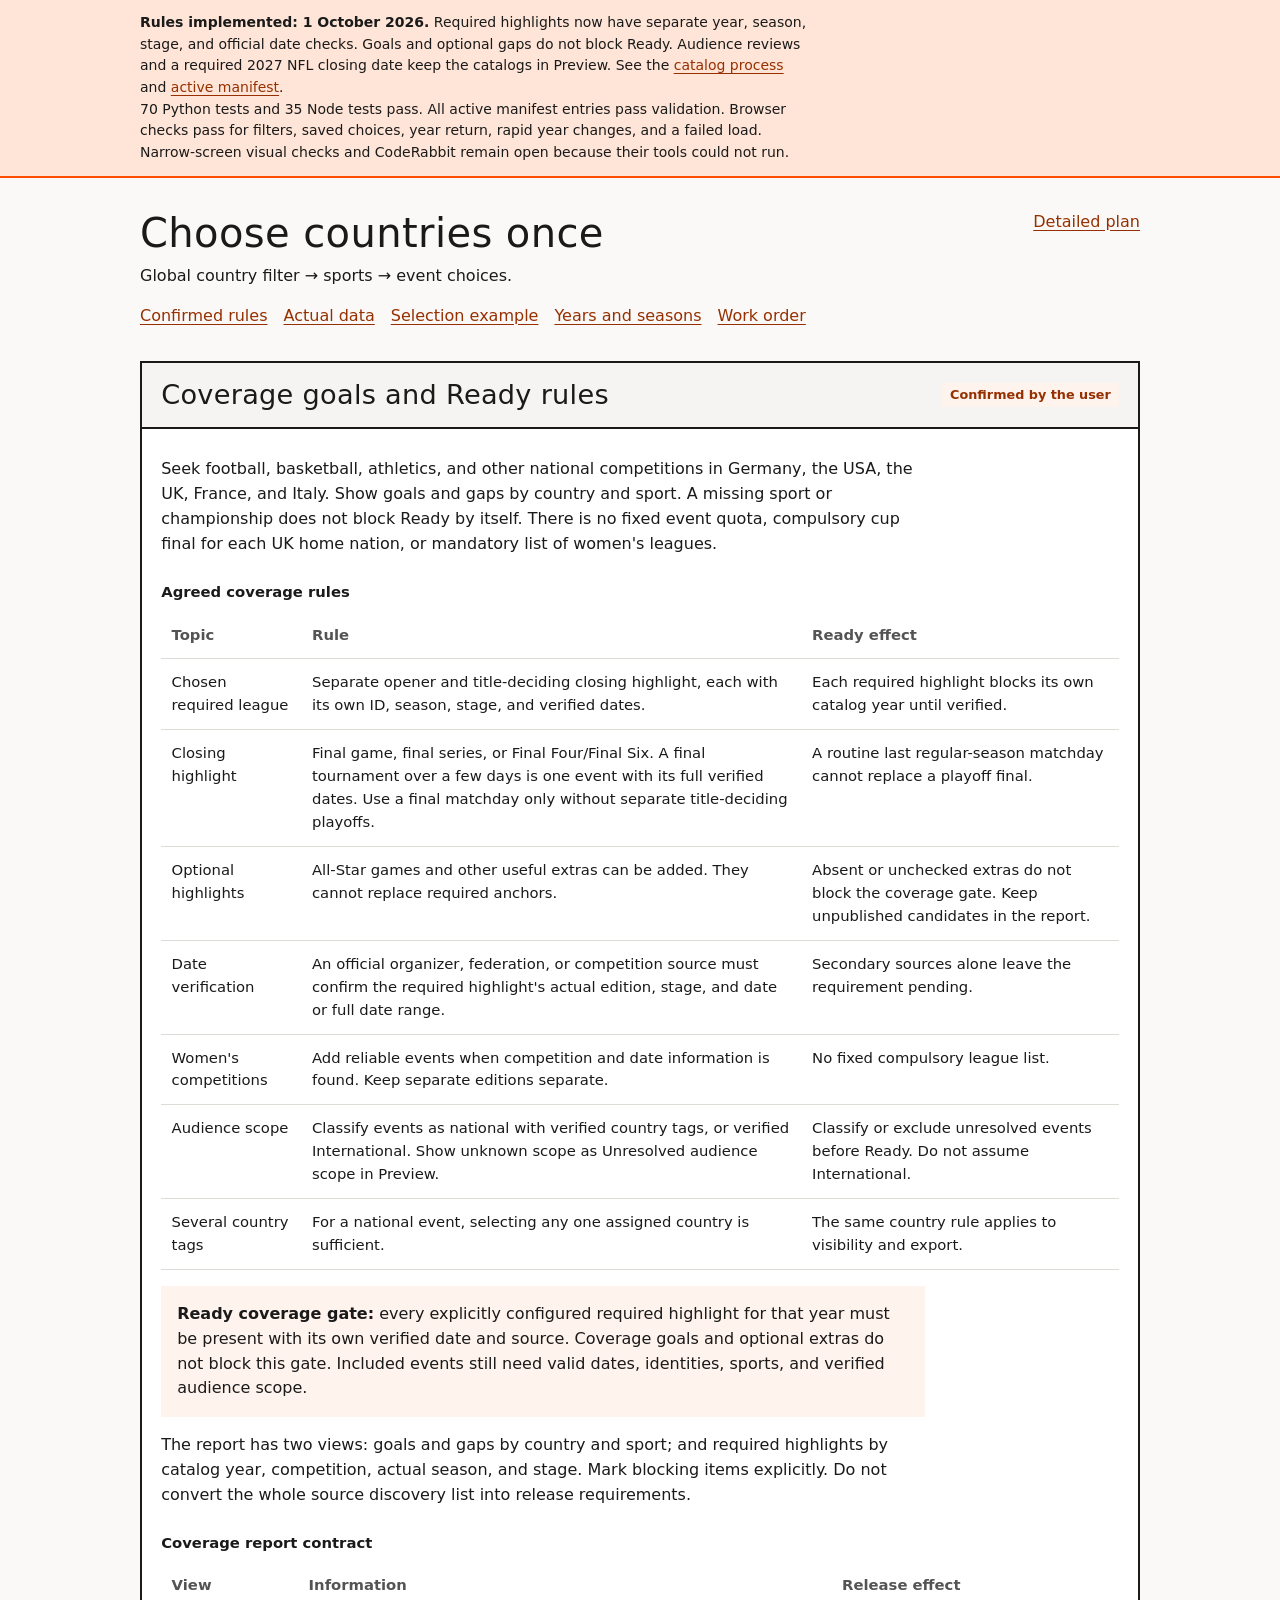
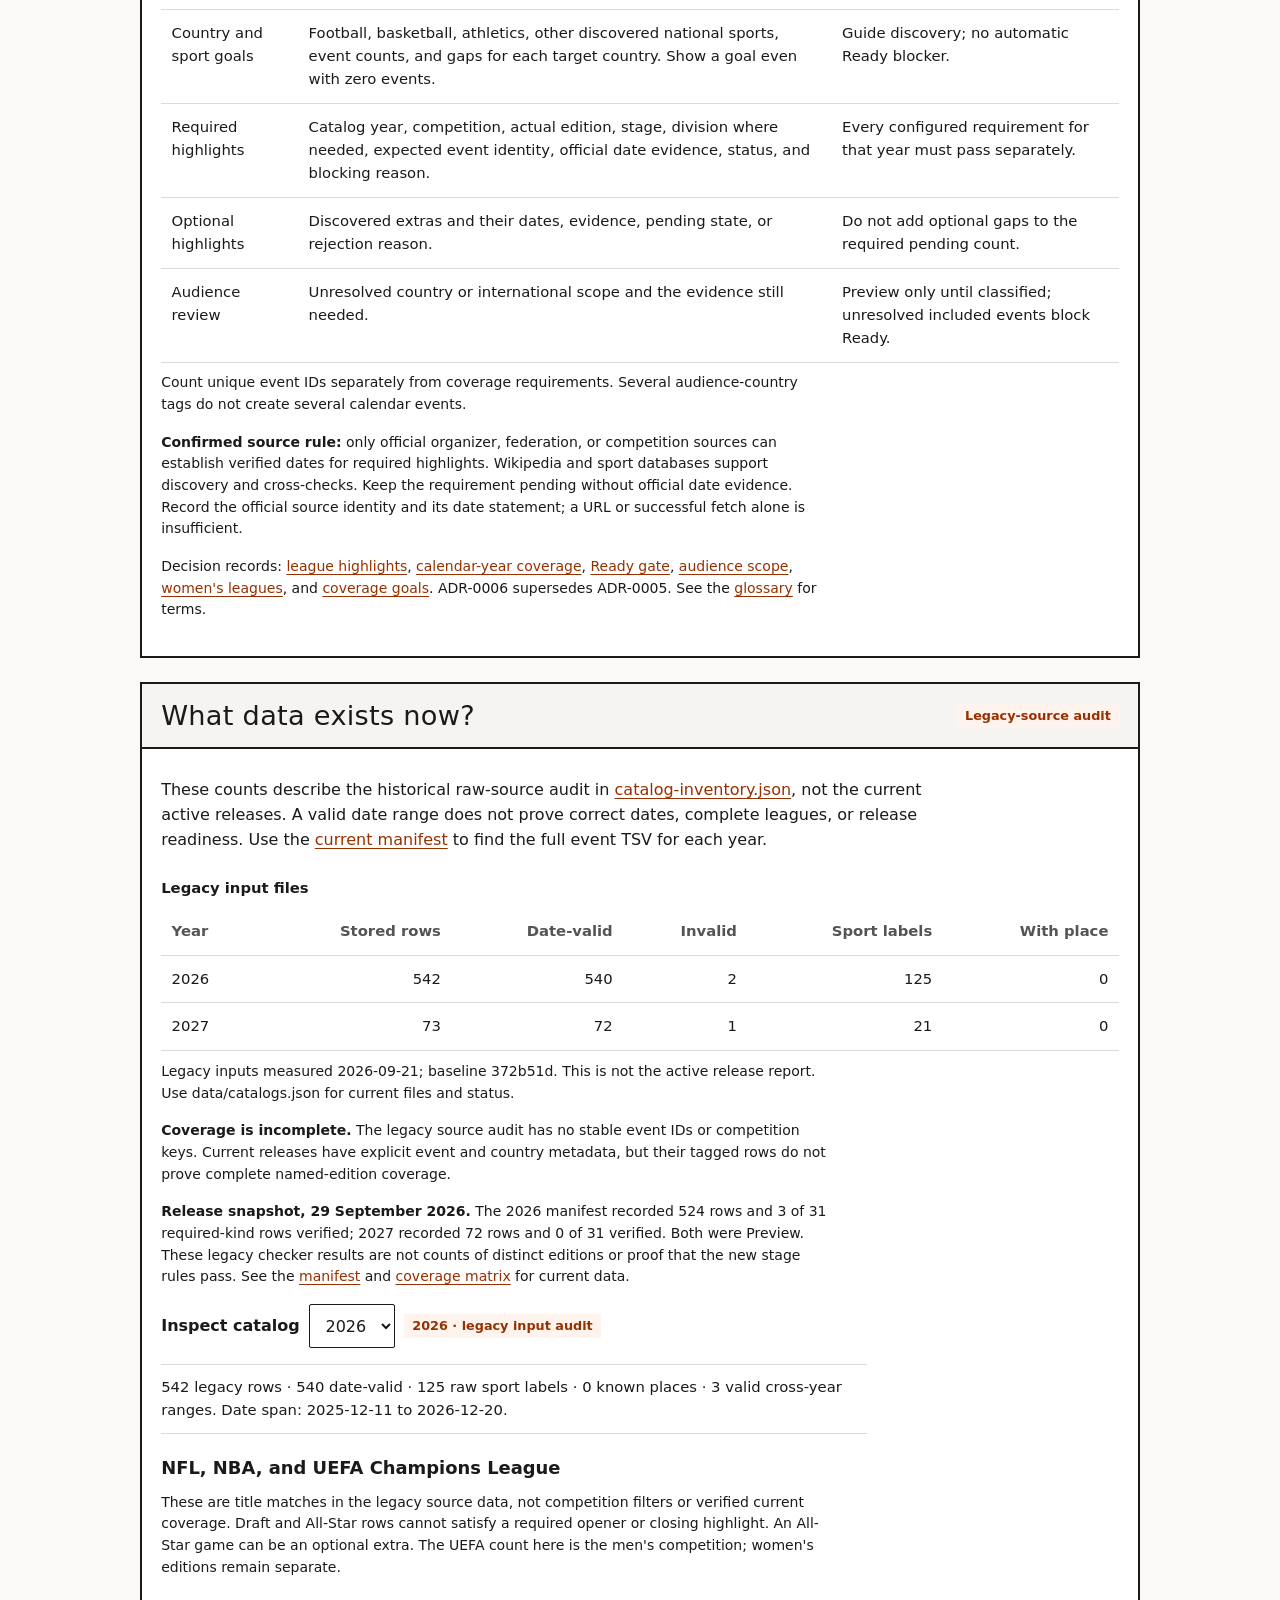
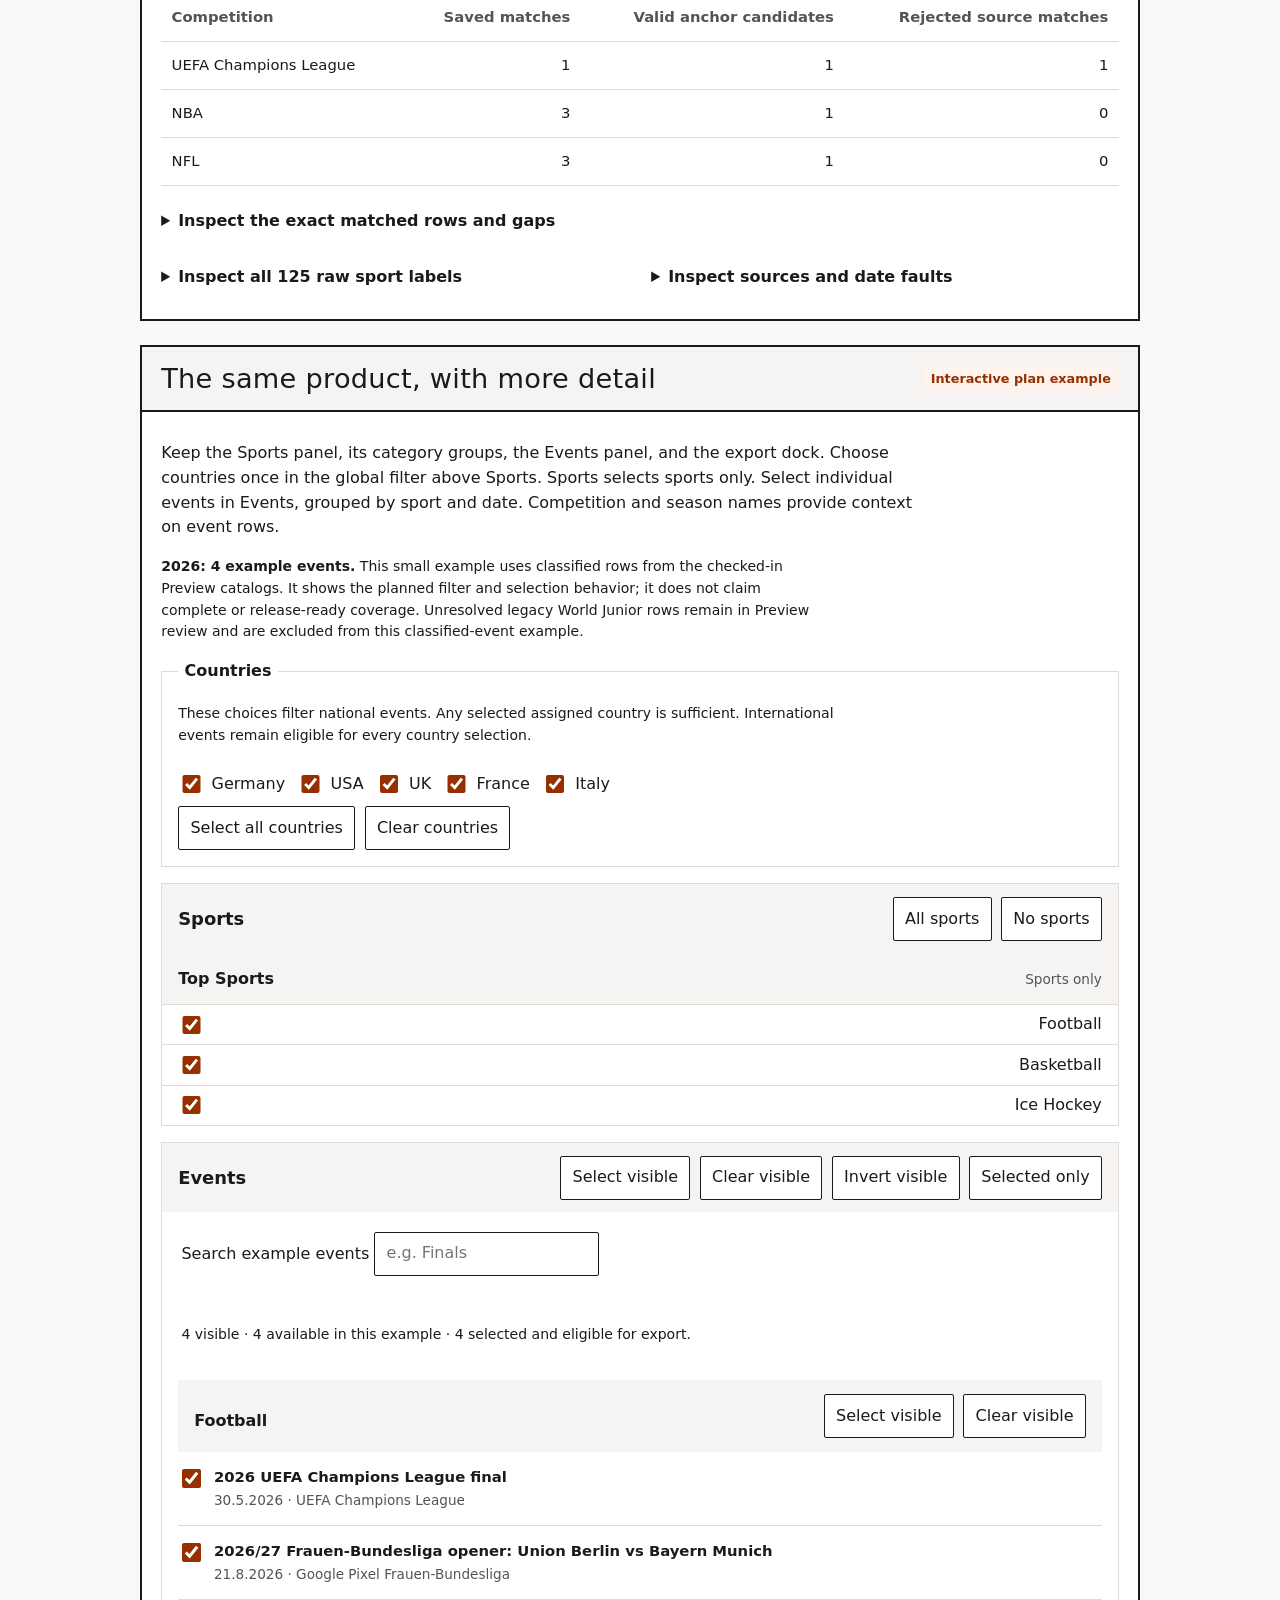
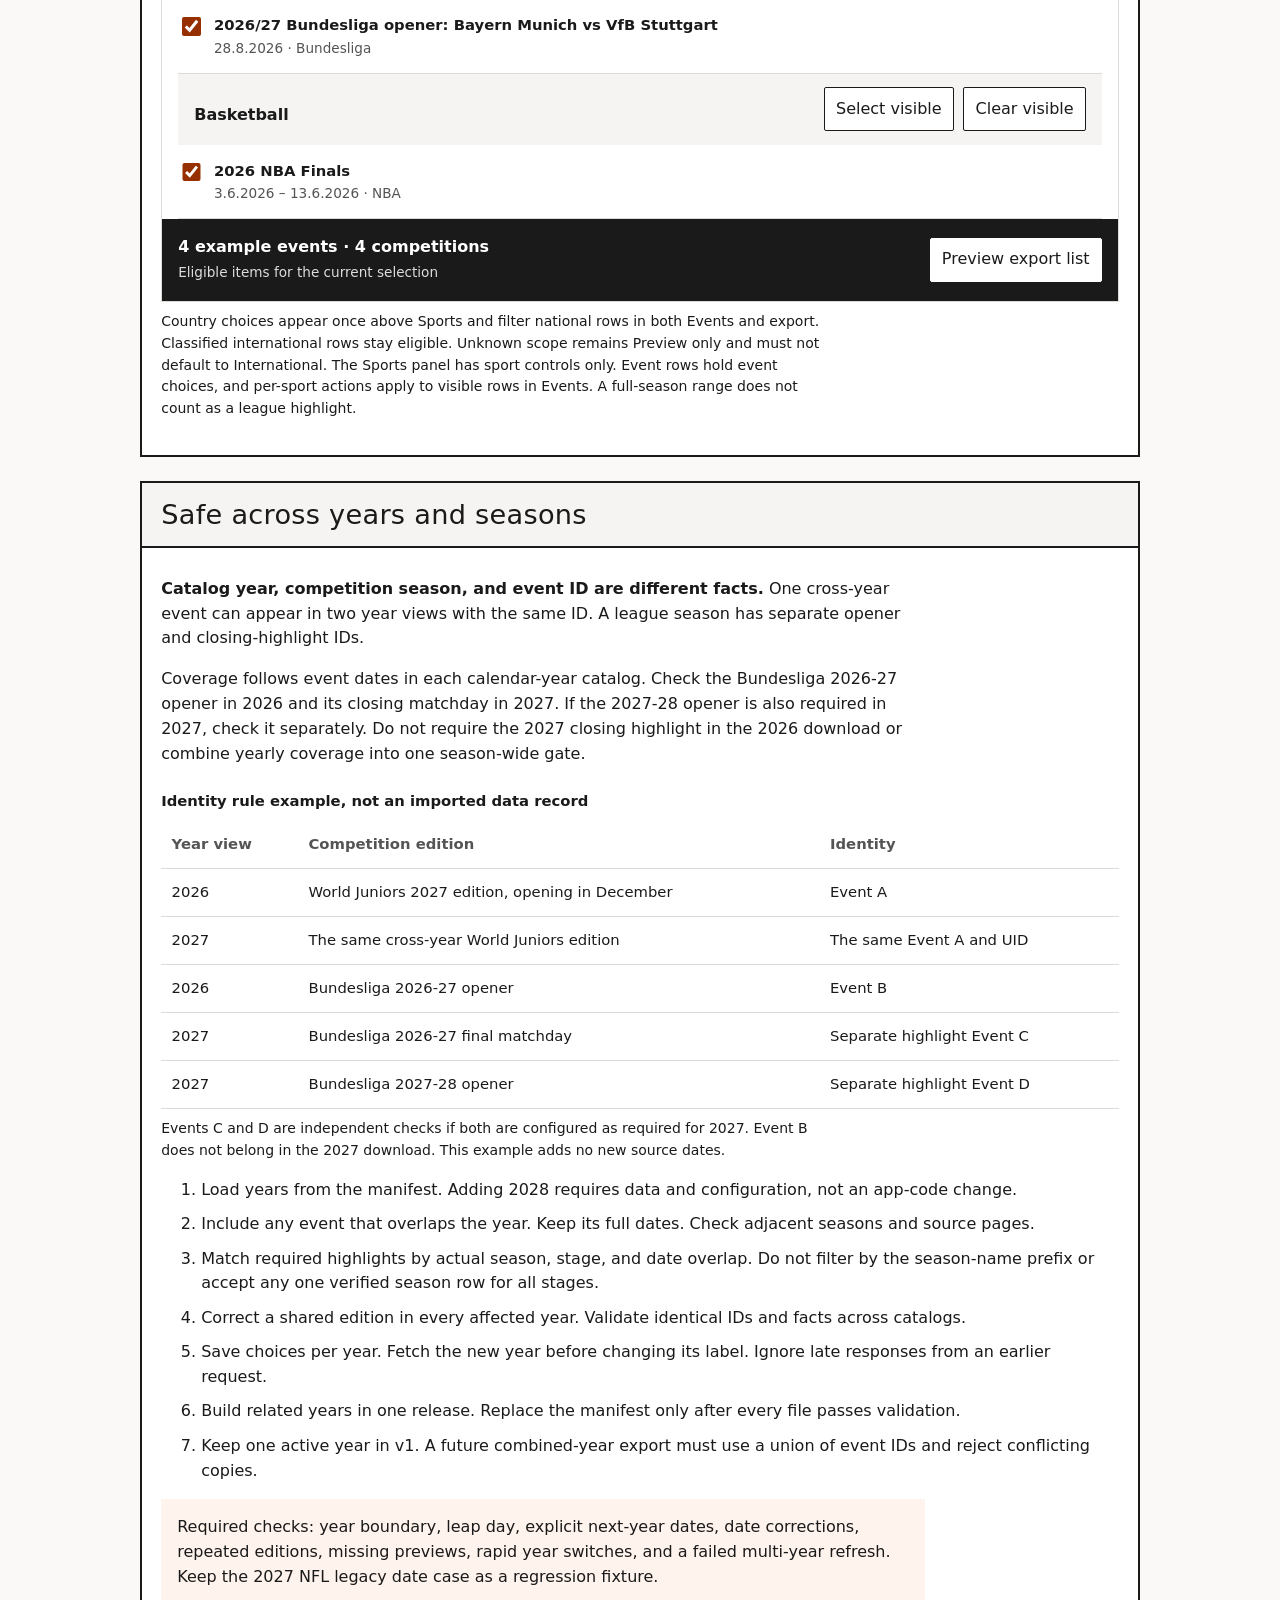
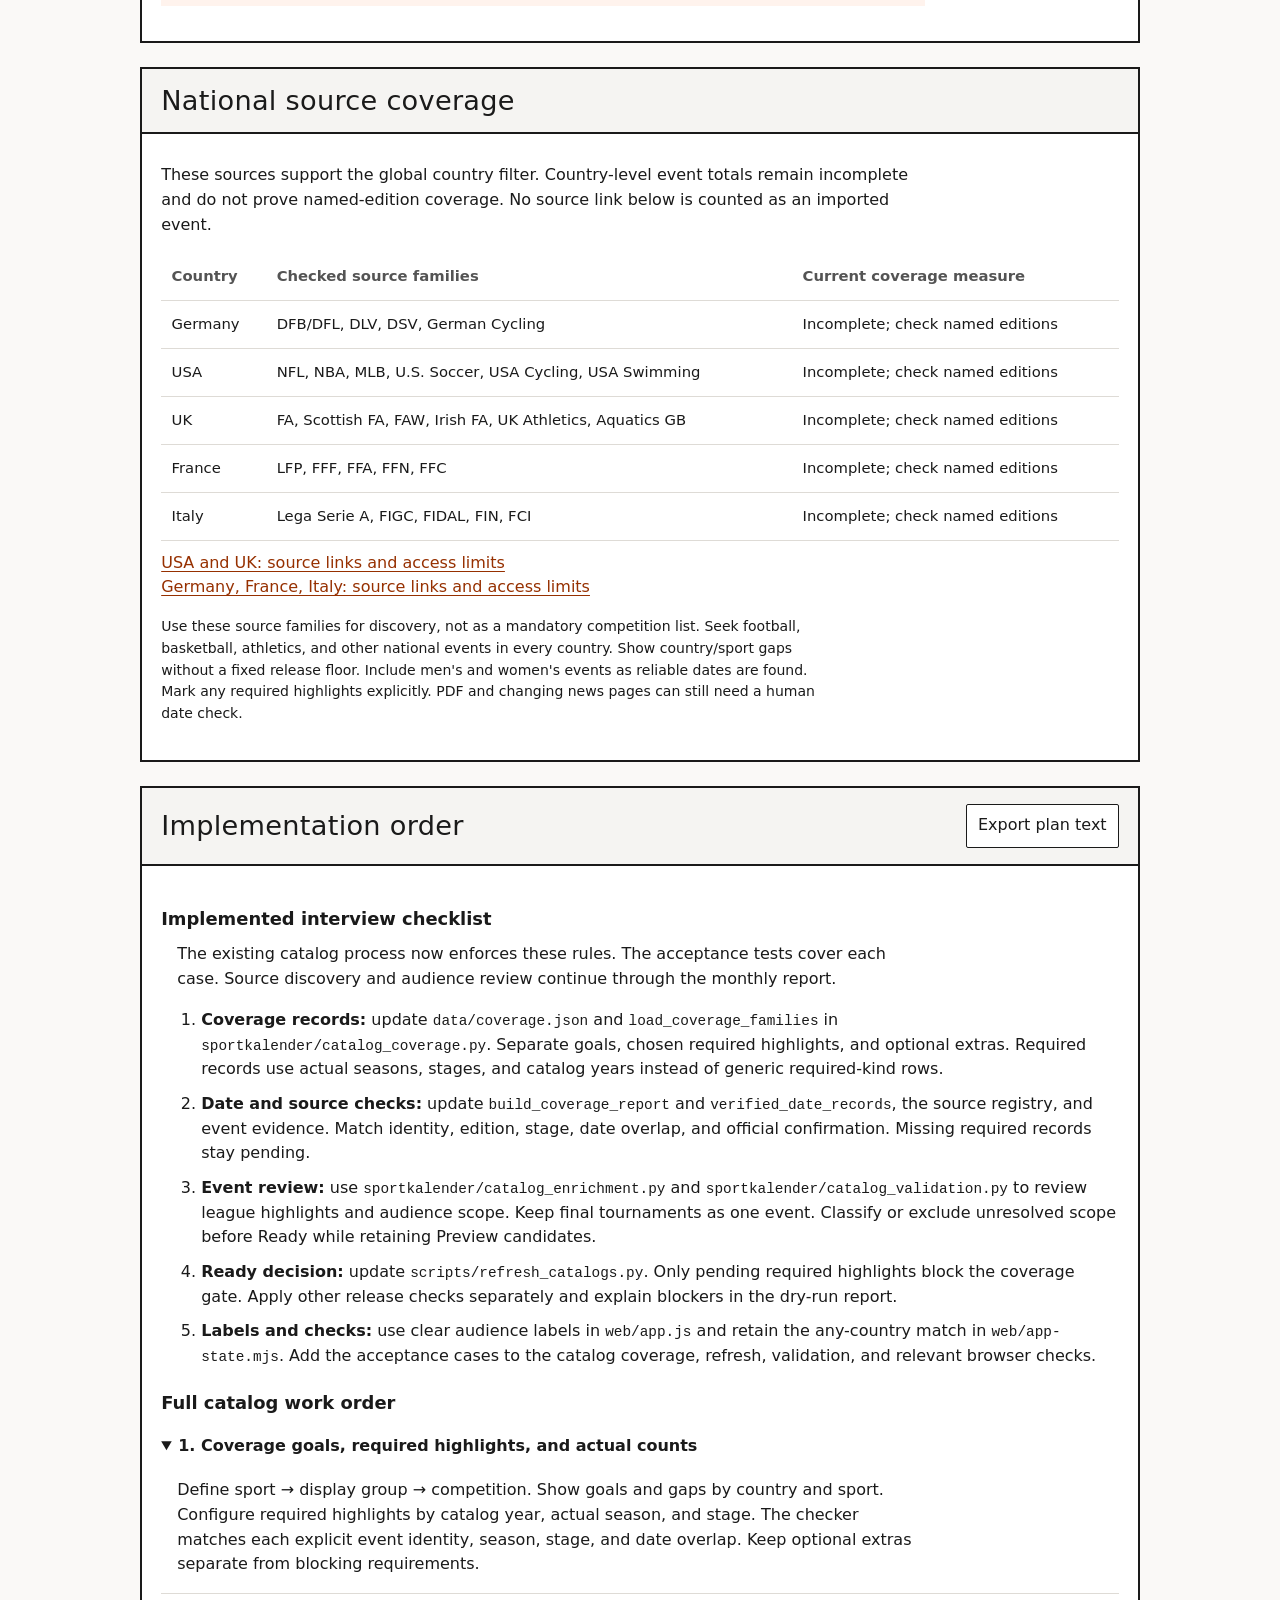
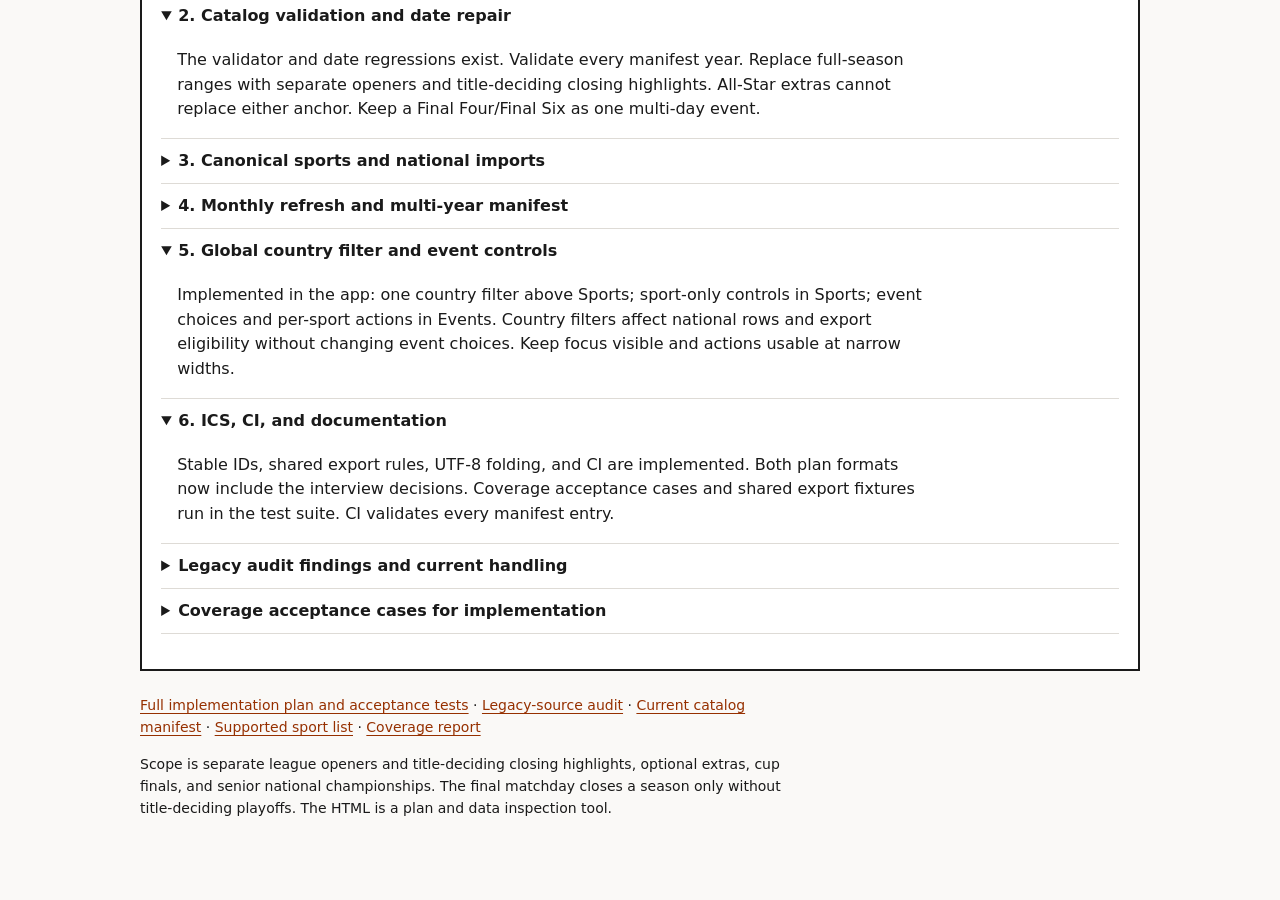
==== docs/national-catalog-plan.html @ 6d0e1e53 "feat(catalog): expand national event catalogs - Add reviewed competition data and immutable releases" ====
<!doctype html>
<html lang="en">
<head>
<meta charset="utf-8"><meta name="viewport" content="width=device-width,initial-scale=1">
<link rel="icon" href="data:,"><title>Sportkalender | Sport-first catalog plan</title>
<style>
:root{color-scheme:light;--bg:#faf9f7;--surface:#fff;--raised:#f5f4f2;--ink:#1a1a1a;--muted:#545454;--accent:#ff4d00;--accent-ink:#963000;--tint:#fff3ed;--line:#dedbd6;--error:#9e2020;--ok:#24613c}
*{box-sizing:border-box}body{margin:0;font:1rem/1.55 system-ui,sans-serif;background:var(--bg);color:var(--ink)}a{color:var(--accent-ink);text-underline-offset:.2em}p{max-width:75ch;margin:.6rem 0 1rem}button,input,select{font:inherit}button,select,input[type=search]{border:1px solid var(--ink);border-radius:2px;min-height:44px;background:white;color:var(--ink);padding:.45rem .7rem}button,summary{cursor:pointer}button:hover{background:var(--tint)}button:disabled{cursor:default;color:var(--muted);border-color:var(--line)}input[type=checkbox]{width:1.15rem;height:1.15rem;accent-color:var(--accent-ink);flex-shrink:0}button[aria-pressed=true]{background:var(--ink);color:white}:focus-visible{outline:3px solid var(--accent-ink);outline-offset:3px}summary{min-height:44px;padding:.6rem 0;font-weight:650}summary:hover{color:var(--accent-ink)}[hidden]{display:none!important}
.skip{position:absolute;top:-100px;left:1rem;z-index:2;background:white;padding:1rem}.skip:focus{top:1rem}.notice{background:#ffe5d7;border-bottom:2px solid var(--accent);padding:.75rem max(1rem,calc((100vw - 1000px)/2));font-size:.875rem}.notice p{margin:0}.app{max-width:1064px;margin:auto;padding:2rem 2rem 4rem}.top{display:flex;justify-content:space-between;align-items:start;gap:1.5rem;flex-wrap:wrap;margin-bottom:1.6rem}.top p{margin:.5rem 0}h1,h2{font-family:Impact,'Arial Narrow',system-ui,sans-serif;font-weight:400;line-height:1.15;letter-spacing:.01em}h1{font-size:2.5rem;margin:0}h2{font-size:1.7rem;margin:0}h3{font-size:1.12rem;margin:1.25rem 0 .5rem}nav{display:flex;flex-wrap:wrap;gap:1rem}nav a{padding:.45rem 0}.panel{border:2px solid var(--ink);background:var(--surface);margin-bottom:1.5rem;scroll-margin-top:1rem}.panel-head{padding:1rem 1.2rem;border-bottom:2px solid var(--ink);background:var(--raised);display:flex;flex-wrap:wrap;align-items:center;justify-content:space-between;gap:1rem}.body{padding:1.2rem}.muted,small{color:var(--muted)}small{font-size:.85rem}.pill{display:inline-block;background:var(--tint);color:var(--accent-ink);padding:.15rem .5rem;font-size:.8rem;font-weight:650}.error{color:var(--error)}.good{color:var(--ok)}.controls,.actions{display:flex;align-items:center;flex-wrap:wrap;gap:.6rem}.controls label{font-weight:600}.table-wrap{overflow:auto}table{width:100%;border-collapse:collapse;text-align:left;font-size:.925rem}th,td{padding:.75rem .65rem;border-bottom:1px solid var(--line);vertical-align:top}th{font-weight:650;color:var(--muted)}td.num,th.num{font-variant-numeric:tabular-nums;text-align:right}caption{text-align:left;font-weight:650;padding:.5rem 0}.summary-line{margin:1rem 0;padding:.7rem 0;border-block:1px solid var(--line);font-size:.925rem}.pair{display:grid;grid-template-columns:1fr 1fr;gap:1.4rem}.raw-scroll{max-height:22rem;overflow:auto}.raw-scroll th{background:white;position:sticky;top:0}.empty{padding:.8rem;background:var(--raised)}.rules li{margin:.6rem 0}.callout{background:var(--tint);padding:1rem;margin:1rem 0}.callout p:last-child{margin-bottom:0}code{font-size:.9em;overflow-wrap:anywhere}pre{background:var(--ink);color:white;padding:1rem;white-space:pre-wrap;overflow-wrap:anywhere;font-size:.9rem}
.country-filter{margin:1rem 0;padding:.6rem 1rem 1rem;border:1px solid var(--line)}.country-filter legend{padding:0 .4rem;font-weight:650}.country-choices{display:flex;flex-wrap:wrap;gap:.25rem .75rem}.country-choice{display:flex;align-items:center;gap:.5rem;min-height:44px}.sketch{border:1px solid var(--line);margin-top:1rem}.sketch-head{padding:.8rem 1rem;background:var(--raised);display:flex;justify-content:space-between;align-items:center;flex-wrap:wrap;gap:.7rem}.sketch-head h3{margin:0}.sport{padding:.45rem 1rem;border-top:1px solid var(--line)}.sport-head{display:flex;gap:1rem;align-items:center;justify-content:space-between}.sport-head>label{font-weight:650;min-height:44px;display:flex;align-items:center;gap:.55rem}.sport details{margin-inline-start:1.7rem}.sport summary{font-size:.925rem}.league{display:flex;gap:.55rem;align-items:center;min-height:44px}.league .pill{margin-inline-start:auto}.event-group{margin:0 1rem}.event-group h4{margin:1rem 0 .3rem;font-size:1rem}.event{display:flex;gap:.65rem;padding:.85rem 0;border-bottom:1px solid var(--line);min-height:44px}.event strong{font-size:.925rem;font-weight:600}.event small{display:block}.event input{margin-top:.25rem}.dock{background:var(--ink);color:white;padding:1rem;display:flex;flex-wrap:wrap;align-items:center;justify-content:space-between;gap:1rem}.dock button{border-color:white}.dock small{color:#ddd}.note{font-size:.875rem}.steps details{border-bottom:1px solid var(--line)}.steps p{padding-inline-start:1rem}.export-list{margin:1rem}.flow-table code{font-size:.8rem}.foot{font-size:.875rem}.count{font-variant-numeric:tabular-nums}.filter-line{display:flex;align-items:center;gap:.75rem;flex-wrap:wrap}#raw-filter{max-width:100%;min-width:0}.row-details{margin:.8rem 0}.row-details ul{padding-inline-start:1.2rem}.row-details li{margin:.5rem 0}
@media(max-width:700px){.app{padding:1.25rem 1rem 3rem}.pair{grid-template-columns:1fr}.body{padding:1rem}.panel-head{padding:.85rem 1rem}.availability th,.availability td{padding:.55rem .3rem;font-size:.81rem}.top h1{font-size:2rem}}
@media(max-width:420px){.app{padding-inline:.65rem}.body,.panel-head{padding:.8rem}.availability .optional{display:none}.sport{padding-inline:.75rem}.sport details{margin-inline-start:.4rem}.sport-head{align-items:start;gap:.4rem}.actions button{font-size:.8rem}.event-group{margin-inline:.75rem}h2{font-size:1.5rem}th,td{padding:.55rem .3rem}.notice{padding:.65rem}.league{flex-wrap:wrap}.league .pill{margin-inline-start:1.7rem}}
@media print{nav,.actions,.controls,.filter-line,.skip,#export-plan{display:none}.app{max-width:none;padding:0}.panel{break-inside:avoid}.raw-scroll{max-height:none}.dock{background:white;color:black}.body{padding:1rem}body{font-size:10pt}}
</style></head><body>
<a class="skip" href="#main">Skip to plan</a>
<div class="notice"><p><strong>Rules implemented: 1 October 2026.</strong> Required highlights now have separate year, season, stage, and official date checks. Goals and optional gaps do not block Ready. Audience reviews and a required 2027 NFL closing date keep the catalogs in Preview. See the <a href="catalog-process.md">catalog process</a> and <a href="../data/catalogs.json">active manifest</a>.</p><p>70 Python tests and 35 Node tests pass. All active manifest entries pass validation. Browser checks pass for filters, saved choices, year return, rapid year changes, and a failed load. Narrow-screen visual checks and CodeRabbit remain open because their tools could not run.</p></div>
<main class="app" id="main">
<header class="top"><div><h1>Choose countries once</h1><p>Global country filter → sports → event choices.</p><nav aria-label="Plan sections"><a href="#coverage">Confirmed rules</a><a href="#availability">Actual data</a><a href="#structure">Selection example</a><a href="#multiyear">Years and seasons</a><a href="#work">Work order</a></nav></div><a href="national-catalog-plan.md">Detailed plan</a></header>
<section class="panel" id="coverage" aria-labelledby="coverage-title"><div class="panel-head"><h2 id="coverage-title">Coverage goals and Ready rules</h2><span class="pill">Confirmed by the user</span></div><div class="body">
<p>Seek football, basketball, athletics, and other national competitions in Germany, the USA, the UK, France, and Italy. Show goals and gaps by country and sport. A missing sport or championship does not block Ready by itself. There is no fixed event quota, compulsory cup final for each UK home nation, or mandatory list of women's leagues.</p>
<div class="table-wrap"><table><caption>Agreed coverage rules</caption><thead><tr><th>Topic</th><th>Rule</th><th>Ready effect</th></tr></thead><tbody>
<tr><td>Chosen required league</td><td>Separate opener and title-deciding closing highlight, each with its own ID, season, stage, and verified dates.</td><td>Each required highlight blocks its own catalog year until verified.</td></tr>
<tr><td>Closing highlight</td><td>Final game, final series, or Final Four/Final Six. A final tournament over a few days is one event with its full verified dates. Use a final matchday only without separate title-deciding playoffs.</td><td>A routine last regular-season matchday cannot replace a playoff final.</td></tr>
<tr><td>Optional highlights</td><td>All-Star games and other useful extras can be added. They cannot replace required anchors.</td><td>Absent or unchecked extras do not block the coverage gate. Keep unpublished candidates in the report.</td></tr>
<tr><td>Date verification</td><td>An official organizer, federation, or competition source must confirm the required highlight's actual edition, stage, and date or full date range.</td><td>Secondary sources alone leave the requirement pending.</td></tr>
<tr><td>Women's competitions</td><td>Add reliable events when competition and date information is found. Keep separate editions separate.</td><td>No fixed compulsory league list.</td></tr>
<tr><td>Audience scope</td><td>Classify events as national with verified country tags, or verified International. Show unknown scope as Unresolved audience scope in Preview.</td><td>Classify or exclude unresolved events before Ready. Do not assume International.</td></tr>
<tr><td>Several country tags</td><td>For a national event, selecting any one assigned country is sufficient.</td><td>The same country rule applies to visibility and export.</td></tr>
</tbody></table></div>
<p class="callout"><strong>Ready coverage gate:</strong> every explicitly configured required highlight for that year must be present with its own verified date and source. Coverage goals and optional extras do not block this gate. Included events still need valid dates, identities, sports, and verified audience scope.</p>
<p>The report has two views: goals and gaps by country and sport; and required highlights by catalog year, competition, actual season, and stage. Mark blocking items explicitly. Do not convert the whole source discovery list into release requirements.</p>
<div class="table-wrap"><table><caption>Coverage report contract</caption><thead><tr><th>View</th><th>Information</th><th>Release effect</th></tr></thead><tbody>
<tr><td>Country and sport goals</td><td>Football, basketball, athletics, other discovered national sports, event counts, and gaps for each target country. Show a goal even with zero events.</td><td>Guide discovery; no automatic Ready blocker.</td></tr>
<tr><td>Required highlights</td><td>Catalog year, competition, actual edition, stage, division where needed, expected event identity, official date evidence, status, and blocking reason.</td><td>Every configured requirement for that year must pass separately.</td></tr>
<tr><td>Optional highlights</td><td>Discovered extras and their dates, evidence, pending state, or rejection reason.</td><td>Do not add optional gaps to the required pending count.</td></tr>
<tr><td>Audience review</td><td>Unresolved country or international scope and the evidence still needed.</td><td>Preview only until classified; unresolved included events block Ready.</td></tr>
</tbody></table></div>
<p class="note">Count unique event IDs separately from coverage requirements. Several audience-country tags do not create several calendar events.</p>
<p class="note"><strong>Confirmed source rule:</strong> only official organizer, federation, or competition sources can establish verified dates for required highlights. Wikipedia and sport databases support discovery and cross-checks. Keep the requirement pending without official date evidence. Record the official source identity and its date statement; a URL or successful fetch alone is insufficient.</p>
<p class="note">Decision records: <a href="adr/0001-league-seasons-use-separate-highlights.md">league highlights</a>, <a href="adr/0002-assess-coverage-per-catalog-year.md">calendar-year coverage</a>, <a href="adr/0003-gate-ready-on-required-highlights.md">Ready gate</a>, <a href="adr/0004-require-audience-scope-for-ready.md">audience scope</a>, <a href="adr/0006-discover-womens-leagues-without-a-mandatory-list.md">women's leagues</a>, and <a href="adr/0007-use-coverage-goals-not-a-fixed-country-floor.md">coverage goals</a>. ADR-0006 supersedes ADR-0005. See the <a href="../CONTEXT.md">glossary</a> for terms.</p>
</div></section>
<section class="panel" id="availability" aria-labelledby="availability-title">
<div class="panel-head"><h2 id="availability-title">What data exists now?</h2><span class="pill">Legacy-source audit</span></div>
<div class="body"><p>These counts describe the historical raw-source audit in <a href="catalog-inventory.json">catalog-inventory.json</a>, not the current active releases. A valid date range does not prove correct dates, complete leagues, or release readiness. Use the <a href="../data/catalogs.json">current manifest</a> to find the full event TSV for each year.</p>
<div class="table-wrap"><table class="availability"><caption>Legacy input files</caption><thead><tr><th>Year</th><th class="num">Stored rows</th><th class="num">Date-valid</th><th class="num">Invalid</th><th class="num optional">Sport labels</th><th class="num optional">With place</th></tr></thead><tbody id="year-totals"></tbody></table></div>
<p class="note" id="measurement"></p><p class="note"><strong>Coverage is incomplete.</strong> The legacy source audit has no stable event IDs or competition keys. Current releases have explicit event and country metadata, but their tagged rows do not prove complete named-edition coverage.</p>
<p class="note"><strong>Release snapshot, 29 September 2026.</strong> The 2026 manifest recorded 524 rows and 3 of 31 required-kind rows verified; 2027 recorded 72 rows and 0 of 31 verified. Both were Preview. These legacy checker results are not counts of distinct editions or proof that the new stage rules pass. See the <a href="../data/catalogs.json">manifest</a> and <a href="../data/coverage.json">coverage matrix</a> for current data.</p>
<div class="controls"><label for="catalog-year">Inspect catalog</label><select id="catalog-year"></select><span id="year-status" class="pill"></span></div>
<p class="summary-line" id="year-summary"></p>
<h3>NFL, NBA, and UEFA Champions League</h3><p class="note">These are title matches in the legacy source data, not competition filters or verified current coverage. Draft and All-Star rows cannot satisfy a required opener or closing highlight. An All-Star game can be an optional extra. The UEFA count here is the men's competition; women's editions remain separate.</p>
<div class="table-wrap"><table><thead><tr><th>Competition</th><th class="num">Saved matches</th><th class="num">Valid anchor candidates</th><th class="num">Rejected source matches</th></tr></thead><tbody id="league-counts"></tbody></table></div>
<details class="row-details"><summary>Inspect the exact matched rows and gaps</summary><div id="league-evidence"></div></details>
<div class="pair"><details><summary id="raw-summary">Inspect sport counts</summary><div class="filter-line"><label for="raw-filter">Find sport label</label><input id="raw-filter" type="search" placeholder="e.g. Basketball"></div><p class="note">Labels are exactly as stored. Case variants are separate here. The new data build will give them one canonical sport key.</p><div class="raw-scroll"><table><thead><tr><th>Raw sport label</th><th class="num">Stored rows</th></tr></thead><tbody id="raw-sports"></tbody></table></div><p id="raw-status" role="status"></p></details>
<details><summary>Inspect sources and date faults</summary><div id="source-counts"></div><h3>Invalid ranges</h3><ul id="invalid-ranges"></ul><h3>Valid ranges across years</h3><ul id="cross-year-ranges"></ul></details></div>
</div></section>
<section class="panel" id="structure" aria-labelledby="structure-title">
<div class="panel-head"><h2 id="structure-title">The same product, with more detail</h2><span class="pill">Interactive plan example</span></div>
<div class="body"><p>Keep the Sports panel, its category groups, the Events panel, and the export dock. Choose countries once in the global filter above Sports. Sports selects sports only. Select individual events in Events, grouped by sport and date. Competition and season names provide context on event rows.</p>
<p class="note"><strong id="sample-description"></strong> This small example uses classified rows from the checked-in Preview catalogs. It shows the planned filter and selection behavior; it does not claim complete or release-ready coverage. Unresolved legacy World Junior rows remain in Preview review and are excluded from this classified-event example.</p>
<fieldset class="country-filter"><legend>Countries</legend><p class="note" id="country-help">These choices filter national events. Any selected assigned country is sufficient. International events remain eligible for every country selection.</p><div id="demo-countries" class="country-choices" aria-describedby="country-help"></div><div class="actions"><button type="button" id="countries-all">Select all countries</button><button type="button" id="countries-none">Clear countries</button></div></fieldset><div class="sketch"><div class="sketch-head"><h3>Sports</h3><div class="actions"><button type="button" id="sports-all">All sports</button><button type="button" id="sports-none">No sports</button></div></div><div class="sketch-head"><strong>Top Sports</strong><small>Sports only</small></div><div id="demo-sports"></div></div>
<div class="sketch"><div class="sketch-head"><h3>Events</h3><div class="actions"><button type="button" id="select-visible">Select visible</button><button type="button" id="clear-visible">Clear visible</button><button type="button" id="invert-visible">Invert visible</button><button type="button" id="selected-only" aria-pressed="false">Selected only</button></div></div><div class="body"><label for="event-query">Search example events</label> <input id="event-query" type="search" placeholder="e.g. Finals"></div><p class="body note" id="demo-status" role="status"></p><div id="demo-events"></div><div class="dock"><div><strong id="export-count"></strong><br><small>Eligible items for the current selection</small></div><button type="button" id="preview-export" aria-expanded="false">Preview export list</button></div><div id="export-list" class="export-list" hidden></div></div>
<p class="note">Country choices appear once above Sports and filter national rows in both Events and export. Classified international rows stay eligible. Unknown scope remains Preview only and must not default to International. The Sports panel has sport controls only. Event rows hold event choices, and per-sport actions apply to visible rows in Events. A full-season range does not count as a league highlight.</p>
</div></section>
<section class="panel" id="multiyear" aria-labelledby="multiyear-title"><div class="panel-head"><h2 id="multiyear-title">Safe across years and seasons</h2></div><div class="body">
<p><strong>Catalog year, competition season, and event ID are different facts.</strong> One cross-year event can appear in two year views with the same ID. A league season has separate opener and closing-highlight IDs.</p>
<p>Coverage follows event dates in each calendar-year catalog. Check the Bundesliga 2026-27 opener in 2026 and its closing matchday in 2027. If the 2027-28 opener is also required in 2027, check it separately. Do not require the 2027 closing highlight in the 2026 download or combine yearly coverage into one season-wide gate.</p>
<div class="table-wrap"><table class="flow-table"><caption>Identity rule example, not an imported data record</caption><thead><tr><th>Year view</th><th>Competition edition</th><th>Identity</th></tr></thead><tbody><tr><td>2026</td><td>World Juniors 2027 edition, opening in December</td><td>Event A</td></tr><tr><td>2027</td><td>The same cross-year World Juniors edition</td><td>The same Event A and UID</td></tr><tr><td>2026</td><td>Bundesliga 2026-27 opener</td><td>Event B</td></tr><tr><td>2027</td><td>Bundesliga 2026-27 final matchday</td><td>Separate highlight Event C</td></tr><tr><td>2027</td><td>Bundesliga 2027-28 opener</td><td>Separate highlight Event D</td></tr></tbody></table></div>
<p class="note">Events C and D are independent checks if both are configured as required for 2027. Event B does not belong in the 2027 download. This example adds no new source dates.</p>
<ol class="rules"><li>Load years from the manifest. Adding 2028 requires data and configuration, not an app-code change.</li><li>Include any event that overlaps the year. Keep its full dates. Check adjacent seasons and source pages.</li><li>Match required highlights by actual season, stage, and date overlap. Do not filter by the season-name prefix or accept any one verified season row for all stages.</li><li>Correct a shared edition in every affected year. Validate identical IDs and facts across catalogs.</li><li>Save choices per year. Fetch the new year before changing its label. Ignore late responses from an earlier request.</li><li>Build related years in one release. Replace the manifest only after every file passes validation.</li><li>Keep one active year in v1. A future combined-year export must use a union of event IDs and reject conflicting copies.</li></ol>
<p class="callout">Required checks: year boundary, leap day, explicit next-year dates, date corrections, repeated editions, missing previews, rapid year switches, and a failed multi-year refresh. Keep the 2027 NFL legacy date case as a regression fixture.</p>
</div></section>
<section class="panel" id="sources" aria-labelledby="sources-title"><div class="panel-head"><h2 id="sources-title">National source coverage</h2></div><div class="body"><p>These sources support the global country filter. Country-level event totals remain incomplete and do not prove named-edition coverage. No source link below is counted as an imported event.</p><div class="table-wrap"><table><thead><tr><th>Country</th><th>Checked source families</th><th>Current coverage measure</th></tr></thead><tbody>
<tr><td>Germany</td><td>DFB/DFL, DLV, DSV, German Cycling</td><td>Incomplete; check named editions</td></tr><tr><td>USA</td><td>NFL, NBA, MLB, U.S. Soccer, USA Cycling, USA Swimming</td><td>Incomplete; check named editions</td></tr><tr><td>UK</td><td>FA, Scottish FA, FAW, Irish FA, UK Athletics, Aquatics GB</td><td>Incomplete; check named editions</td></tr><tr><td>France</td><td>LFP, FFF, FFA, FFN, FFC</td><td>Incomplete; check named editions</td></tr><tr><td>Italy</td><td>Lega Serie A, FIGC, FIDAL, FIN, FCI</td><td>Incomplete; check named editions</td></tr></tbody></table></div>
<p><a href="sources-us-uk.md">USA and UK: source links and access limits</a><br><a href="sources-de-fr-it.md">Germany, France, Italy: source links and access limits</a></p><p class="note">Use these source families for discovery, not as a mandatory competition list. Seek football, basketball, athletics, and other national events in every country. Show country/sport gaps without a fixed release floor. Include men's and women's events as reliable dates are found. Mark any required highlights explicitly. PDF and changing news pages can still need a human date check.</p></div></section>
<section class="panel" id="work" aria-labelledby="work-title"><div class="panel-head"><h2 id="work-title">Implementation order</h2><button type="button" id="export-plan">Export plan text</button></div><div class="body steps">
<h3>Implemented interview checklist</h3>
<p>The existing catalog process now enforces these rules. The acceptance tests cover each case. Source discovery and audience review continue through the monthly report.</p>
<ol class="rules">
<li><strong>Coverage records:</strong> update <code>data/coverage.json</code> and <code>load_coverage_families</code> in <code>sportkalender/catalog_coverage.py</code>. Separate goals, chosen required highlights, and optional extras. Required records use actual seasons, stages, and catalog years instead of generic required-kind rows.</li>
<li><strong>Date and source checks:</strong> update <code>build_coverage_report</code> and <code>verified_date_records</code>, the source registry, and event evidence. Match identity, edition, stage, date overlap, and official confirmation. Missing required records stay pending.</li>
<li><strong>Event review:</strong> use <code>sportkalender/catalog_enrichment.py</code> and <code>sportkalender/catalog_validation.py</code> to review league highlights and audience scope. Keep final tournaments as one event. Classify or exclude unresolved scope before Ready while retaining Preview candidates.</li>
<li><strong>Ready decision:</strong> update <code>scripts/refresh_catalogs.py</code>. Only pending required highlights block the coverage gate. Apply other release checks separately and explain blockers in the dry-run report.</li>
<li><strong>Labels and checks:</strong> use clear audience labels in <code>web/app.js</code> and retain the any-country match in <code>web/app-state.mjs</code>. Add the acceptance cases to the catalog coverage, refresh, validation, and relevant browser checks.</li>
</ol>
<h3>Full catalog work order</h3>
<details open><summary>1. Coverage goals, required highlights, and actual counts</summary><p>Define sport → display group → competition. Show goals and gaps by country and sport. Configure required highlights by catalog year, actual season, and stage. The checker matches each explicit event identity, season, stage, and date overlap. Keep optional extras separate from blocking requirements.</p></details>
<details open><summary>2. Catalog validation and date repair</summary><p>The validator and date regressions exist. Validate every manifest year. Replace full-season ranges with separate openers and title-deciding closing highlights. All-Star extras cannot replace either anchor. Keep a Final Four/Final Six as one multi-day event.</p></details>
<details><summary>3. Canonical sports and national imports</summary><p>Use stable sport and competition keys. Read TSV fields by name. Merge edition identities and retain evidence. Add each country's national events. Verify country or international scope; classify or exclude unresolved events before Ready and retain them for Preview review.</p></details>
<details><summary>4. Monthly refresh and multi-year manifest</summary><p>The local refresh command checks configured sources and saved evidence. Dry runs check the complete release, including preserved year catalogs. Only required pending highlights block the coverage gate; optional extras and goal gaps do not. Required dates need matching official evidence. Reviewed sources need a new review when their saved content changes. The manifest changes last, after all reference checks.</p><pre><code>python scripts/refresh_catalogs.py --years 2026 2027</code></pre><p>The command does not commit, push, or deploy. Publishing the website remains a separate release action.</p></details>
<details open><summary>5. Global country filter and event controls</summary><p>Implemented in the app: one country filter above Sports; sport-only controls in Sports; event choices and per-sport actions in Events. Country filters affect national rows and export eligibility without changing event choices. Keep focus visible and actions usable at narrow widths.</p></details>
<details open><summary>6. ICS, CI, and documentation</summary><p>Stable IDs, shared export rules, UTF-8 folding, and CI are implemented. Both plan formats now include the interview decisions. Coverage acceptance cases and shared export fixtures run in the test suite. CI validates every manifest entry.</p></details>
<details><summary>Legacy audit findings and current handling</summary><ul><li>The historical input had rejected German dates and invalid cross-year ranges; validation now blocks invalid publication.</li><li>Sport aliases and the finite 34-sport registry plus Other Sports replace raw label filters.</li><li>The manifest, catalog-scoped selection, shared event IDs, and UTF-8 ICS folding are implemented.</li><li>The recorded releases remain Preview. Full-season league ranges, missing required highlights, and unresolved included audience scope block Ready. Coverage goals do not.</li></ul></details>
<details><summary>Coverage acceptance cases for implementation</summary><ul><li>A 2026-27 closing highlight in 2027 is checked in 2027 despite its season-name prefix.</li><li>A required closing highlight and the next season's opener in the same year each need a separate verified event.</li><li>A verified All-Star event cannot fill a missing anchor. An absent optional All-Star event does not block Ready.</li><li>Wikipedia or sport-database date evidence alone leaves a required highlight pending. Official confirmation must match its edition, stage, and full dates.</li><li>A Final Four/Final Six is one event with a verified date range; the routine last regular-season matchday does not replace a playoff final.</li><li>A missing country/sport goal is reported without blocking Ready. Women's leagues have no fixed mandatory list.</li><li>Unresolved audience scope remains Preview only. For a national event tagged DE and FR, either selected country is sufficient.</li></ul><p>These cases now pass the implementation checks. The monthly report records the remaining data gaps.</p></details>
<p id="plan-export-status" role="status"></p></div></section>
<footer class="foot"><p><a href="national-catalog-plan.md">Full implementation plan and acceptance tests</a> · <a href="catalog-inventory.json">Legacy-source audit</a> · <a href="../data/catalogs.json">Current catalog manifest</a> · <a href="../data/sports.json">Supported sport list</a> · <a href="../data/coverage.json">Coverage report</a></p><p>Scope is separate league openers and title-deciding closing highlights, optional extras, cup finals, and senior national championships. The final matchday closes a season only without title-deciding playoffs. The HTML is a plan and data inspection tool.</p></footer>
</main><script id="inventory-data" type="application/json">{"checked_date":"2026-09-21","baseline_commit":"372b51d88e4bec15c8e1520464cf63c30d8da1ab","measurement_definitions":{"stored_rows":"Rows in published year TSV, excluding header.","date_valid_rows":"Stored rows with independently parsed start/end and end >= start.","release_ready_rows":"Not established: no release gate, audience_countries, or competition_key exists in this snapshot."},"inputs":{"2026":{"files":{"data/sportkalender_2026.tsv":{"sha256":"03e01599cc5903d0f18baed8cb7cc30be01f4945b9dc6d50228d2ebcc456812d"},"data/sportkalender_2026_debug.tsv":{"sha256":"43505a2b34f3c6e92c26ca8d3aa31d3f576a2748947a256aa08aaeb9a56bae3b"},"data/sources/sportkalender_2026_en.tsv":{"sha256":"762db01671819441eec20656e5e6a9fd9b48db3de24fb628334f0b6797cd6c4b"},"data/sources/sportkalender_2026_de.tsv":{"sha256":"d2ce3238cdac0203399881a1975c8d074afbfbdabf9f0d606f8ab2c69a17cedb"}},"catalog":{"stored_rows":542,"date_valid_rows":540,"release_ready_rows":null,"raw_distinct_sport_label_count":125,"by_sport_stored_rows":{"3x3 basketball":3,"Alpine skiing":1,"Amateur boxing":2,"American football":6,"Amputee football":1,"Aquatics":1,"Archery":5,"Artistic roller skating":1,"Artistic swimming":1,"Asian Games":1,"Association football":60,"Athletics":8,"Australian rules football":1,"BMX":1,"Badminton":13,"Bandy":1,"Baseball":10,"Baseball5":3,"Basketball":19,"Beach Handball":1,"Beach handball":1,"Biathlon":3,"Bobsleigh and skeleton":1,"Bowling":1,"Bowls":3,"Box lacrosse":1,"Camogie":1,"Canadian football":1,"Canoe slalom":1,"Canoeing":3,"Chess":2,"Climbing":1,"Commonwealth Games":1,"Cricket":5,"Curling":5,"Cyclo-cross":2,"Darts":2,"Disc golf":2,"Endurance racing":13,"Equestrian":2,"Fencing":6,"Field hockey":9,"Figure Skating":1,"Figure skating":3,"Finswimming":1,"First-class cricket":1,"Flag football":1,"Floorball":1,"Formula Racing":4,"Formula racing":21,"Futsal":7,"Gaelic football":2,"Golf":10,"Grass skiing":1,"Gravel biking":1,"Gymnastics":2,"Handball":13,"Horse Racing":1,"Horse racing":6,"Hurling":1,"Ice Hockey":4,"Ice hockey":7,"Indoor hockey":2,"Inline speed skating":1,"Judo":5,"Karate":1,"Kempo":1,"Lacrosse":2,"Luge":1,"Marathon":6,"Mediterranean Games":1,"Mixed martial arts":8,"Modern pentathlon":4,"Motorcycle racing":35,"Mountain Bike Cycling":1,"Mountain biking":3,"Multi-sport":4,"Nordic skiing":1,"Orienteering":2,"Para-badminton":2,"Race walking":1,"Rally raid":1,"Rallying":7,"Rhythmic gymnastics":4,"Road Cycling":1,"Road bicycle racing":11,"Roller sports":1,"Rowing":6,"Rugby league":1,"Rugby union":9,"Sailing":1,"Sepak takraw":1,"Shooting":1,"Short track":1,"Short-track speed skating":2,"Skeleton":1,"Ski flying":1,"Ski orienteering":1,"Snooker":6,"Snow biking":1,"Softball":7,"Speed skating":4,"Sport shooting":3,"Squash":1,"Stock car racing":1,"Street skateboarding":1,"Swimming":2,"Synchronized skating":1,"T20 Cricket":10,"Table Tennis":4,"Table tennis":6,"Taekwondo":2,"Tennis":13,"Teqball":1,"Track cycling":4,"Trampoline":1,"Triathlon":1,"Urban Cycling":1,"Volleyball":23,"Vollyball":1,"Water polo":2,"Weightlifting":7,"Wheelchair Basketball":1,"Winter swimming":1,"Wrestling":13},"nonempty_location_stored_rows":0,"valid_date_min":"2025-12-11","valid_date_max":"2026-12-20","reversed_date_ranges":[{"line":478,"date":"9.9.2026 - 10.1.2026","event":"2026 NFL season","sport":"American football","start":"2026-09-09","end":"2026-01-10"},{"line":523,"date":"21.11.2026 - 8.1.2026","event":"2025–26 Ashes series","sport":"Cricket","start":"2026-11-21","end":"2026-01-08"}],"valid_cross_year_span_count":3,"valid_cross_year_spans":[{"line":2,"date":"11.12.2025 - 3.1.2026","event":"2026 PDC World Darts Championship","sport":"Darts","start":"2025-12-11","end":"2026-01-03"},{"line":3,"date":"21.12.2025 - 18.1.2026","event":"2025 Africa Cup of Nations","sport":"Association football","start":"2025-12-21","end":"2026-01-18"},{"line":4,"date":"26.12.2025 - 5.1.2026","event":"2026 World Junior Ice Hockey Championships","sport":"Ice hockey","start":"2025-12-26","end":"2026-01-05"}],"exact_duplicate_rows":0,"special_matches":{"NFL":[{"title":"Super Bowl LX","sport_raw":"American football","date_raw":"8","normalized_date":"8.2.2026","start":"2026-02-08","end":"2026-02-08","actual_date_valid":true,"pipeline_flag_date_valid":true,"stored_in_year_tsv":true,"source":"en","classification":"final_alias"},{"title":"2026 NFL draft","sport_raw":"American football","date_raw":"23–25","normalized_date":"23.4.2026 - 25.4.2026","start":"2026-04-23","end":"2026-04-25","actual_date_valid":true,"pipeline_flag_date_valid":true,"stored_in_year_tsv":true,"source":"en","classification":"draft"},{"title":"2026 NFL season","sport_raw":"American football","date_raw":"9–10 January","normalized_date":"9.9.2026 - 10.1.2026","start":"2026-09-09","end":"2026-01-10","actual_date_valid":false,"pipeline_flag_date_valid":true,"stored_in_year_tsv":true,"source":"en","classification":"season_or_final_candidate"}],"NBA":[{"title":"2026 NBA All-Star Game","sport_raw":"Basketball","date_raw":"15","normalized_date":"15.2.2026","start":"2026-02-15","end":"2026-02-15","actual_date_valid":true,"pipeline_flag_date_valid":true,"stored_in_year_tsv":true,"source":"en","classification":"all_star"},{"title":"2026 NBA Finals","sport_raw":"Basketball","date_raw":"3–13","normalized_date":"3.6.2026 - 13.6.2026","start":"2026-06-03","end":"2026-06-13","actual_date_valid":true,"pipeline_flag_date_valid":true,"stored_in_year_tsv":true,"source":"en","classification":"season_or_final_candidate"},{"title":"2026 NBA draft","sport_raw":"Basketball","date_raw":"23–24","normalized_date":"23.6.2026 - 24.6.2026","start":"2026-06-23","end":"2026-06-24","actual_date_valid":true,"pipeline_flag_date_valid":true,"stored_in_year_tsv":true,"source":"en","classification":"draft"}],"UEFA Champions League":[{"title":"2026 UEFA Champions League final","sport_raw":"Association football","date_raw":"30","normalized_date":"30.5.2026","start":"2026-05-30","end":"2026-05-30","actual_date_valid":true,"pipeline_flag_date_valid":true,"stored_in_year_tsv":true,"source":"en","classification":"season_or_final_candidate"},{"title":"2026–27 UEFA Champions League season","sport_raw":"Association football","date_raw":"8–5 June 2027","normalized_date":null,"start":null,"end":null,"actual_date_valid":false,"pipeline_flag_date_valid":false,"stored_in_year_tsv":false,"source":"en","classification":"season_or_final_candidate"}]}},"sources":{"de":{"raw_rows":198,"pipeline_accepted_rows":0,"kept_final_rows":0,"dropped_rows":198,"drop_reasons":{"unparseable_date":198}},"en":{"raw_rows":562,"pipeline_accepted_rows":542,"kept_final_rows":542,"dropped_rows":20,"drop_reasons":{"accepted":542,"missing_date":3,"unparseable_date":17}}}},"2027":{"files":{"data/sportkalender_2027.tsv":{"sha256":"e1170739f28f8bdc31b24af2520de1a2f179f7dcb78f78a3a9843a6cef03e450"},"data/sportkalender_2027_debug.tsv":{"sha256":"505a287c1ac7c2e6780f8762fe98b2312100628f351e3911842ecd807d68648a"},"data/sources/sportkalender_2027_en.tsv":{"sha256":"505a287c1ac7c2e6780f8762fe98b2312100628f351e3911842ecd807d68648a"}},"catalog":{"stored_rows":73,"date_valid_rows":72,"release_ready_rows":null,"raw_distinct_sport_label_count":21,"by_sport_stored_rows":{"American Football":3,"American football":3,"Aquatics":1,"Association Football":4,"Association football":1,"Auto Racing":1,"Baseball":4,"Basketball":11,"Canadian Football":1,"Curling":1,"Golf":9,"Handball":1,"Horse Racing":4,"Ice Hockey":6,"Marathon":7,"Multi-sport":2,"Road bicycle racing":1,"Rugby union":2,"Sailing":1,"Softball":1,"Tennis":9},"nonempty_location_stored_rows":0,"valid_date_min":"2026-12-26","valid_date_max":"2028-01-05","reversed_date_ranges":[{"line":65,"date":"9.9.2027 - 9.1.2027","event":"2027 NFL season","sport":"American Football","start":"2027-09-09","end":"2027-01-09"}],"valid_cross_year_span_count":2,"valid_cross_year_spans":[{"line":2,"date":"26.12.2026 - 5.1.2027","event":"2027 World Junior Ice Hockey Championships","sport":"Ice Hockey","start":"2026-12-26","end":"2027-01-05"},{"line":74,"date":"26.12.2027 - 5.1.2028","event":"2028 World Junior Ice Hockey Championships","sport":"Ice Hockey","start":"2027-12-26","end":"2028-01-05"}],"exact_duplicate_rows":0,"special_matches":{"NFL":[{"title":"Super Bowl LXI","sport_raw":"American football","date_raw":"14","normalized_date":"14.2.2027","start":"2027-02-14","end":"2027-02-14","actual_date_valid":true,"pipeline_flag_date_valid":true,"stored_in_year_tsv":true,"source":"en","classification":"final_alias"},{"title":"2027 NFL draft","sport_raw":"American Football","date_raw":"29–1 May","normalized_date":"29.4.2027 - 1.5.2027","start":"2027-04-29","end":"2027-05-01","actual_date_valid":true,"pipeline_flag_date_valid":true,"stored_in_year_tsv":true,"source":"en","classification":"draft"},{"title":"2027 NFL season","sport_raw":"American Football","date_raw":"9–9 January","normalized_date":"9.9.2027 - 9.1.2027","start":"2027-09-09","end":"2027-01-09","actual_date_valid":false,"pipeline_flag_date_valid":true,"stored_in_year_tsv":true,"source":"en","classification":"season_or_final_candidate"}],"NBA":[{"title":"2027 NBA All-Star Game","sport_raw":"Basketball","date_raw":"21","normalized_date":"21.2.2027","start":"2027-02-21","end":"2027-02-21","actual_date_valid":true,"pipeline_flag_date_valid":true,"stored_in_year_tsv":true,"source":"en","classification":"all_star"},{"title":"2027 NBA draft","sport_raw":"Basketball","date_raw":"24","normalized_date":"24.6.2027","start":"2027-06-24","end":"2027-06-24","actual_date_valid":true,"pipeline_flag_date_valid":true,"stored_in_year_tsv":true,"source":"en","classification":"draft"}],"UEFA Champions League":[{"title":"2027 UEFA Champions League final","sport_raw":"Association Football","date_raw":"5","normalized_date":"5.6.2027","start":"2027-06-05","end":"2027-06-05","actual_date_valid":true,"pipeline_flag_date_valid":true,"stored_in_year_tsv":true,"source":"en","classification":"season_or_final_candidate"}]}},"sources":{"en":{"raw_rows":78,"pipeline_accepted_rows":73,"kept_final_rows":73,"dropped_rows":5,"drop_reasons":{"accepted":73,"unparseable_date":4,"missing_date":1}}}}},"cross_file_exact_duplicates":[],"identity_limits":["No stable event ID exists in the TSV. Exact row equality only checks storage duplicates; distinct real-world event count cannot be proven.","No audience_countries or competition-family field exists. Country grouping and league identity need explicit metadata.","Sport labels are counted exactly as stored; case variants are not merged."],"matching_rules":{"NFL":"Case-insensitive token NFL, plus explicit Super Bowl LX/LXI final aliases. Draft and season are separate candidates; Pro Bowl is marked outside scope.","NBA":"Case-insensitive token NBA. All-Star, Finals, and draft are separate candidates; 2026 includes NBA Finals.","UEFA Champions League":"Case-insensitive phrase UEFA Champions League. AFC, CAF and CONCACAF titles do not match because they lack the UEFA token.","uncertainty":"Title matching is discovery only. Confirm league scope with competition_key and audience_countries."}}</script><script>
const inventory=JSON.parse(document.querySelector('#inventory-data').textContent);
const $=id=>document.getElementById(id);
function node(tag,text,cls){const n=document.createElement(tag);if(text!==undefined)n.textContent=text;if(cls)n.className=cls;return n}
function row(values){const r=node('tr');values.forEach((v,i)=>r.append(node('td',v,typeof v==='number'?'num':'')));return r}
const leagueDefs=[{key:'UEFA Champions League',sport:'Football'},{key:'NBA',sport:'Basketball'},{key:'NFL',sport:'American Football'}];
const countryDefs=[{code:'DE',name:'Germany'},{code:'US',name:'USA'},{code:'GB',name:'UK'},{code:'FR',name:'France'},{code:'IT',name:'Italy'}];
const sportDefs=['Football','Basketball','Ice Hockey'];
const demoCatalogs={
  '2026':[
    {id:'event-fe0c4b2c0af0e69bfe0009f34fb68b7a012a8c464d5454c01219cc1b8920239f',title:'2026/27 Bundesliga opener: Bayern Munich vs VfB Stuttgart',date:'28.8.2026',start:'2026-08-28',sport:'Football',competition:'Bundesliga',coverage:'national',countries:['DE']},
    {id:'event-6a4dd346c63dab16dc67fce14742cec45f62963fa91469bf63b7856606b66881',title:'2026/27 Frauen-Bundesliga opener: Union Berlin vs Bayern Munich',date:'21.8.2026',start:'2026-08-21',sport:'Football',competition:'Google Pixel Frauen-Bundesliga',coverage:'national',countries:['DE']},
    {id:'event-ce5f6b07c405d7a41216945006b04423448b3488576e2b119530e1fb3cefee44',title:'2026 UEFA Champions League final',date:'30.5.2026',start:'2026-05-30',sport:'Football',competition:'UEFA Champions League',coverage:'shared_major',countries:['DE','US','GB','FR','IT']},
    {id:'event-38941d0f1bdaaa88277071b6980d0c28b713b8eb0f4643f5c1433382635f1bce',title:'2026 NBA Finals',date:'3.6.2026 – 13.6.2026',start:'2026-06-03',sport:'Basketball',competition:'NBA',coverage:'national',countries:['US']}
  ],
  '2027':[
    {id:'event-bb44f0e2d51c8664d73211b75362819c75f37c2e5acf1cb8b14ddb85b8fa5ce8',title:'2026/27 Bundesliga final matchday (Matchday 34)',date:'22.5.2027',start:'2027-05-22',sport:'Football',competition:'Bundesliga',coverage:'national',countries:['DE']},
    {id:'event-b60827f0953c7536ac93528a4f68b819204f9a3d441dd0048f3e4c423e586b79',title:'2026/27 Google Pixel Frauen-Bundesliga final matchday',date:'23.5.2027',start:'2027-05-23',sport:'Football',competition:'Google Pixel Frauen-Bundesliga',coverage:'national',countries:['DE']},
    {id:'event-86ddd85d2f367d687f39050b739178dda7645424c940d269a3b4dd4a6c71de6d',title:'2027 UEFA Champions League final',date:'5.6.2027',start:'2027-06-05',sport:'Football',competition:'UEFA Champions League',coverage:'shared_major',countries:['DE','US','GB','FR','IT']}
  ]
};
const years=Object.keys(inventory.inputs).sort();let year=years[0],sample=[],selected=new Set(),enabled=new Set(sportDefs),selectedCountries=new Set(countryDefs.map(c=>c.code)),onlySelected=false;const saved=new Map();
const inScope=r=>r.classification==='final_alias'||(/\bfinals?\b/i.test(r.title)&&!/(draft|all-star)/i.test(r.title));
const usable=r=>r.stored_in_year_tsv&&r.actual_date_valid&&inScope(r);
for(const y of years){const c=inventory.inputs[y].catalog;const tr=row([y,c.stored_rows,c.date_valid_rows,c.stored_rows-c.date_valid_rows,c.raw_distinct_sport_label_count,c.nonempty_location_stored_rows]);tr.lastChild.classList.add('optional');tr.children[4].classList.add('optional');$('year-totals').append(tr);const op=node('option',y);op.value=y;$('catalog-year').append(op)}
$('measurement').textContent=`Legacy inputs measured ${inventory.checked_date}; baseline ${inventory.baseline_commit.slice(0,7)}. This is not the active release report. Use data/catalogs.json for current files and status.`;
function matches(){return inventory.inputs[year].catalog.special_matches}
function countryEligible(r){return r.coverage==='shared_major'||r.coverage==='national'&&r.countries.some(code=>selectedCountries.has(code))}
function renderInventory(){const c=inventory.inputs[year].catalog;$('year-status').textContent=`${year} · legacy input audit`;$('year-summary').textContent=`${c.stored_rows} legacy rows · ${c.date_valid_rows} date-valid · ${c.raw_distinct_sport_label_count} raw sport labels · ${c.nonempty_location_stored_rows} known places · ${c.valid_cross_year_span_count} valid cross-year ranges. Date span: ${c.valid_date_min} to ${c.valid_date_max}.`;
  $('league-counts').replaceChildren();$('league-evidence').replaceChildren();for(const d of leagueDefs){const rs=matches()[d.key]||[];$('league-counts').append(row([d.key,rs.filter(r=>r.stored_in_year_tsv).length,rs.filter(usable).length,rs.filter(r=>!r.stored_in_year_tsv).length]));const block=node('div');block.append(node('h3',d.key));const ul=node('ul');for(const r of rs){const state=!r.stored_in_year_tsv?'Rejected source row':!r.actual_date_valid?'Stored, invalid date range':!inScope(r)?'Stored, outside highlight scope':'Stored, date-valid highlight candidate';ul.append(node('li',`${r.title} · ${r.normalized_date||'No normalized date'} · ${state}`))}block.append(ul);block.append(node('p','These legacy rows do not prove complete or verified competition coverage.','note'));$('league-evidence').append(block)}
  $('source-counts').replaceChildren();for(const [name,s] of Object.entries(inventory.inputs[year].sources))$('source-counts').append(node('p',`${name.toUpperCase()}: ${s.raw_rows} raw rows → ${s.pipeline_accepted_rows} pipeline-accepted → ${s.kept_final_rows} kept. Acceptance does not prove date validity.`,'note'));
  $('invalid-ranges').replaceChildren();for(const r of c.reversed_date_ranges)$('invalid-ranges').append(node('li',`${r.event}: ${r.start} → ${r.end}`,'error'));
  $('cross-year-ranges').replaceChildren();for(const r of c.valid_cross_year_spans)$('cross-year-ranges').append(node('li',`${r.event||r.title}: ${r.start} → ${r.end}`));
  renderRaw();buildSample();renderDemo()}
function renderRaw(){const c=inventory.inputs[year].catalog,q=$('raw-filter').value.toLowerCase();const rs=Object.entries(c.by_sport_stored_rows).filter(([s])=>s.toLowerCase().includes(q)).sort((a,b)=>b[1]-a[1]||a[0].localeCompare(b[0]));$('raw-sports').replaceChildren(...rs.map(([s,n])=>row([s,n])));$('raw-summary').textContent=`Inspect all ${c.raw_distinct_sport_label_count} raw sport labels`;$('raw-status').textContent=`${rs.length} labels shown; ${rs.reduce((sum,r)=>sum+r[1],0)} legacy rows.`}
function buildSample(){sample=demoCatalogs[year]||[];const state=saved.get(year);selected=state?new Set(state.selected):new Set(sample.map(r=>r.id));enabled=state?new Set(state.enabled):new Set(sportDefs);$('sample-description').textContent=`${year}: ${sample.length} example events.`;
  $('demo-sports').replaceChildren();for(const [index,sport] of sportDefs.entries()){const section=node('div',undefined,'sport');const label=node('label',undefined,'sport-head');const check=node('input');check.type='checkbox';check.id=`sport-${index}`;check.dataset.sport=sport;check.checked=enabled.has(sport);label.append(check,node('span',sport));section.append(label);$('demo-sports').append(section)}}
function visible(){const q=$('event-query').value.toLowerCase();return sample.filter(r=>enabled.has(r.sport)&&countryEligible(r)&&(!onlySelected||selected.has(r.id))&&`${r.title} ${r.sport} ${r.competition}`.toLowerCase().includes(q))}
function exportRows(){return sample.filter(r=>enabled.has(r.sport)&&countryEligible(r)&&selected.has(r.id))}
function remember(){saved.set(year,{selected:[...selected],enabled:[...enabled]})}
function renderDemo(){const active=document.activeElement,focusedEvent=active?.dataset.event,focusedAction=active?.dataset.sportAction,focusedSport=active?.dataset.sport;remember();const rows=visible();$('demo-events').replaceChildren();for(const sport of sportDefs){const rs=rows.filter(r=>r.sport===sport).sort((a,b)=>a.start.localeCompare(b.start)||a.title.localeCompare(b.title));if(!rs.length)continue;const group=node('div',undefined,'event-group');const heading=node('div',undefined,'sketch-head');heading.append(node('h4',sport));const actions=node('div',undefined,'actions');for(const [label,action] of [['Select visible','select'],['Clear visible','clear']]){const button=node('button',label);button.type='button';button.dataset.sportAction=action;button.dataset.sport=sport;button.setAttribute('aria-label',`${label} ${sport} events`);actions.append(button)}heading.append(actions);group.append(heading);for(const r of rs){const label=node('label',undefined,'event');const check=node('input');check.type='checkbox';check.dataset.event=r.id;check.checked=selected.has(r.id);const content=node('span');content.append(node('strong',r.title),node('small',`${r.date} · ${r.competition}`));label.append(check,content);group.append(label)}$('demo-events').append(group)}if(!rows.length)$('demo-events').append(node('p','No example events match these filters.','body empty'));
  for(const input of $('demo-countries').querySelectorAll('[data-country]'))input.checked=selectedCountries.has(input.dataset.country);for(const input of $('demo-sports').querySelectorAll('[data-sport]'))input.checked=enabled.has(input.dataset.sport);
  const out=exportRows();$('export-count').textContent=`${out.length} example events · ${new Set(out.map(r=>r.competition)).size} competitions`;$('demo-status').textContent=`${rows.length} visible · ${sample.length} available in this example · ${out.length} selected and eligible for export.`;$('selected-only').setAttribute('aria-pressed',String(onlySelected));$('export-list').replaceChildren(node('strong','Example export content'));const ul=node('ul');for(const r of out)ul.append(node('li',`${r.sport} · ${r.title} · ${r.date}`));$('export-list').append(out.length?ul:node('p','No events selected.'));
  if(focusedEvent){const replacement=[...$('demo-events').querySelectorAll('[data-event]')].find(n=>n.dataset.event===focusedEvent);(replacement||$('selected-only')).focus()}else if(focusedAction){const replacement=[...$('demo-events').querySelectorAll('[data-sport-action]')].find(n=>n.dataset.sportAction===focusedAction&&n.dataset.sport===focusedSport);if(replacement)replacement.focus()}}
for(const c of countryDefs){const label=node('label',undefined,'country-choice'),check=node('input');check.type='checkbox';check.dataset.country=c.code;check.checked=true;label.append(check,node('span',c.name));$('demo-countries').append(label)}
$('catalog-year').addEventListener('change',()=>{remember();year=$('catalog-year').value;renderInventory()});$('raw-filter').addEventListener('input',renderRaw);$('event-query').addEventListener('input',renderDemo);
$('demo-countries').addEventListener('change',e=>{const code=e.target.dataset.country;if(!code)return;e.target.checked?selectedCountries.add(code):selectedCountries.delete(code);renderDemo()});
$('demo-sports').addEventListener('change',e=>{const sport=e.target.dataset.sport;if(!sport)return;e.target.checked?enabled.add(sport):enabled.delete(sport);renderDemo()});
$('demo-events').addEventListener('change',e=>{const id=e.target.dataset.event;if(!id)return;e.target.checked?selected.add(id):selected.delete(id);renderDemo()});
$('demo-events').addEventListener('click',e=>{const button=e.target.closest('[data-sport-action]');if(!button)return;for(const r of visible().filter(r=>r.sport===button.dataset.sport))button.dataset.sportAction==='select'?selected.add(r.id):selected.delete(r.id);renderDemo()});
for(const [id,action]of [['select-visible','all'],['clear-visible','none'],['invert-visible','invert']])$(id).addEventListener('click',()=>{for(const r of visible())action==='all'||action==='invert'&&!selected.has(r.id)?selected.add(r.id):selected.delete(r.id);renderDemo()});
$('sports-all').addEventListener('click',()=>{enabled=new Set(sportDefs);renderDemo()});$('sports-none').addEventListener('click',()=>{enabled.clear();renderDemo()});$('countries-all').addEventListener('click',()=>{selectedCountries=new Set(countryDefs.map(c=>c.code));renderDemo()});$('countries-none').addEventListener('click',()=>{selectedCountries.clear();renderDemo()});$('selected-only').addEventListener('click',()=>{onlySelected=!onlySelected;renderDemo()});$('preview-export').addEventListener('click',()=>{$('export-list').hidden=!$('export-list').hidden;$('preview-export').setAttribute('aria-expanded',String(!$('export-list').hidden))});
$('export-plan').addEventListener('click',()=>{const copy=$('main').cloneNode(true);copy.querySelectorAll('script,.actions,.controls,.filter-line,button,input,select,[role=status]').forEach(n=>n.remove());const text=[...copy.querySelectorAll('h1,h2,h3,p,summary,li,caption,tr')].map(n=>n.tagName==='TR'?[...n.children].map(c=>c.textContent.trim()).join('\t'):n.textContent.trim()).join('\n\n');const url=URL.createObjectURL(new Blob([text],{type:'text/plain;charset=utf-8'}));const link=node('a');link.href=url;link.download='sportkalender-plan.txt';link.click();setTimeout(()=>URL.revokeObjectURL(url),1000);$('plan-export-status').textContent='Plan text exported, including the current data view.'});
renderInventory();</script></body></html>
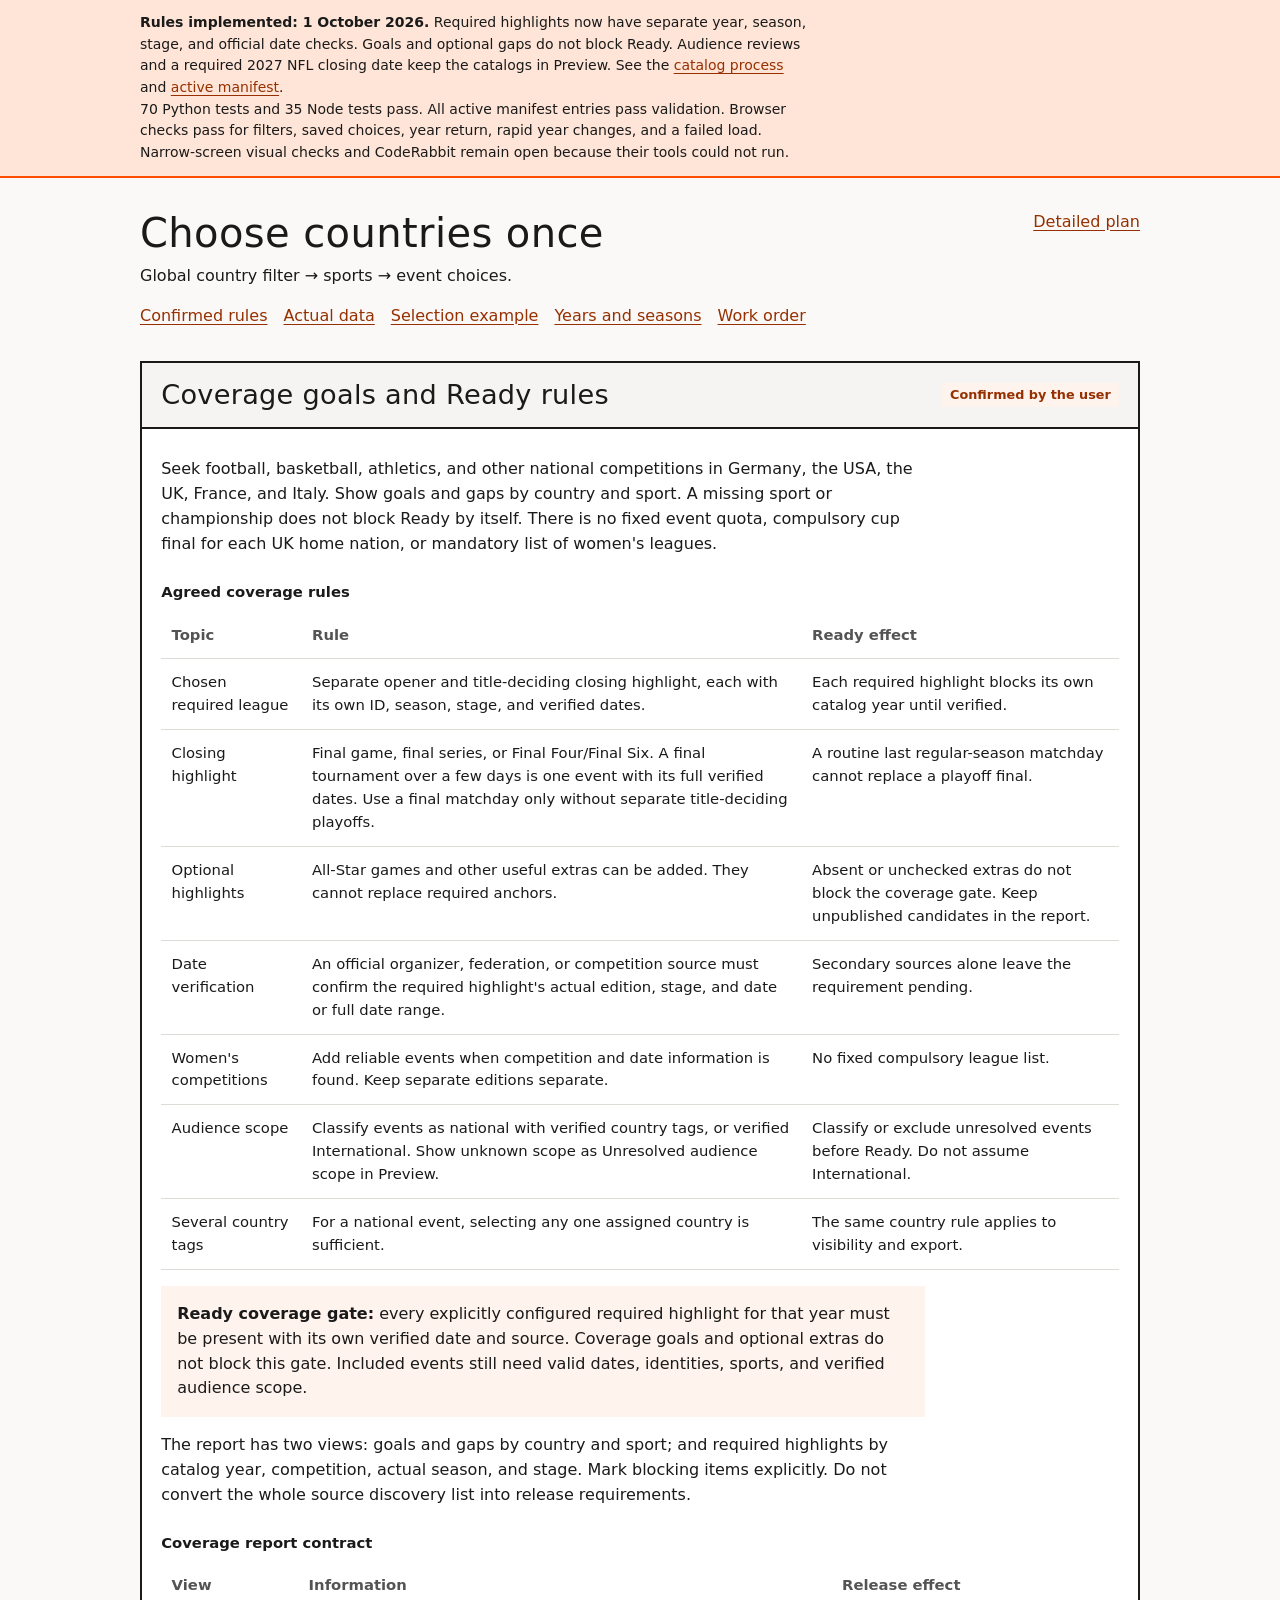
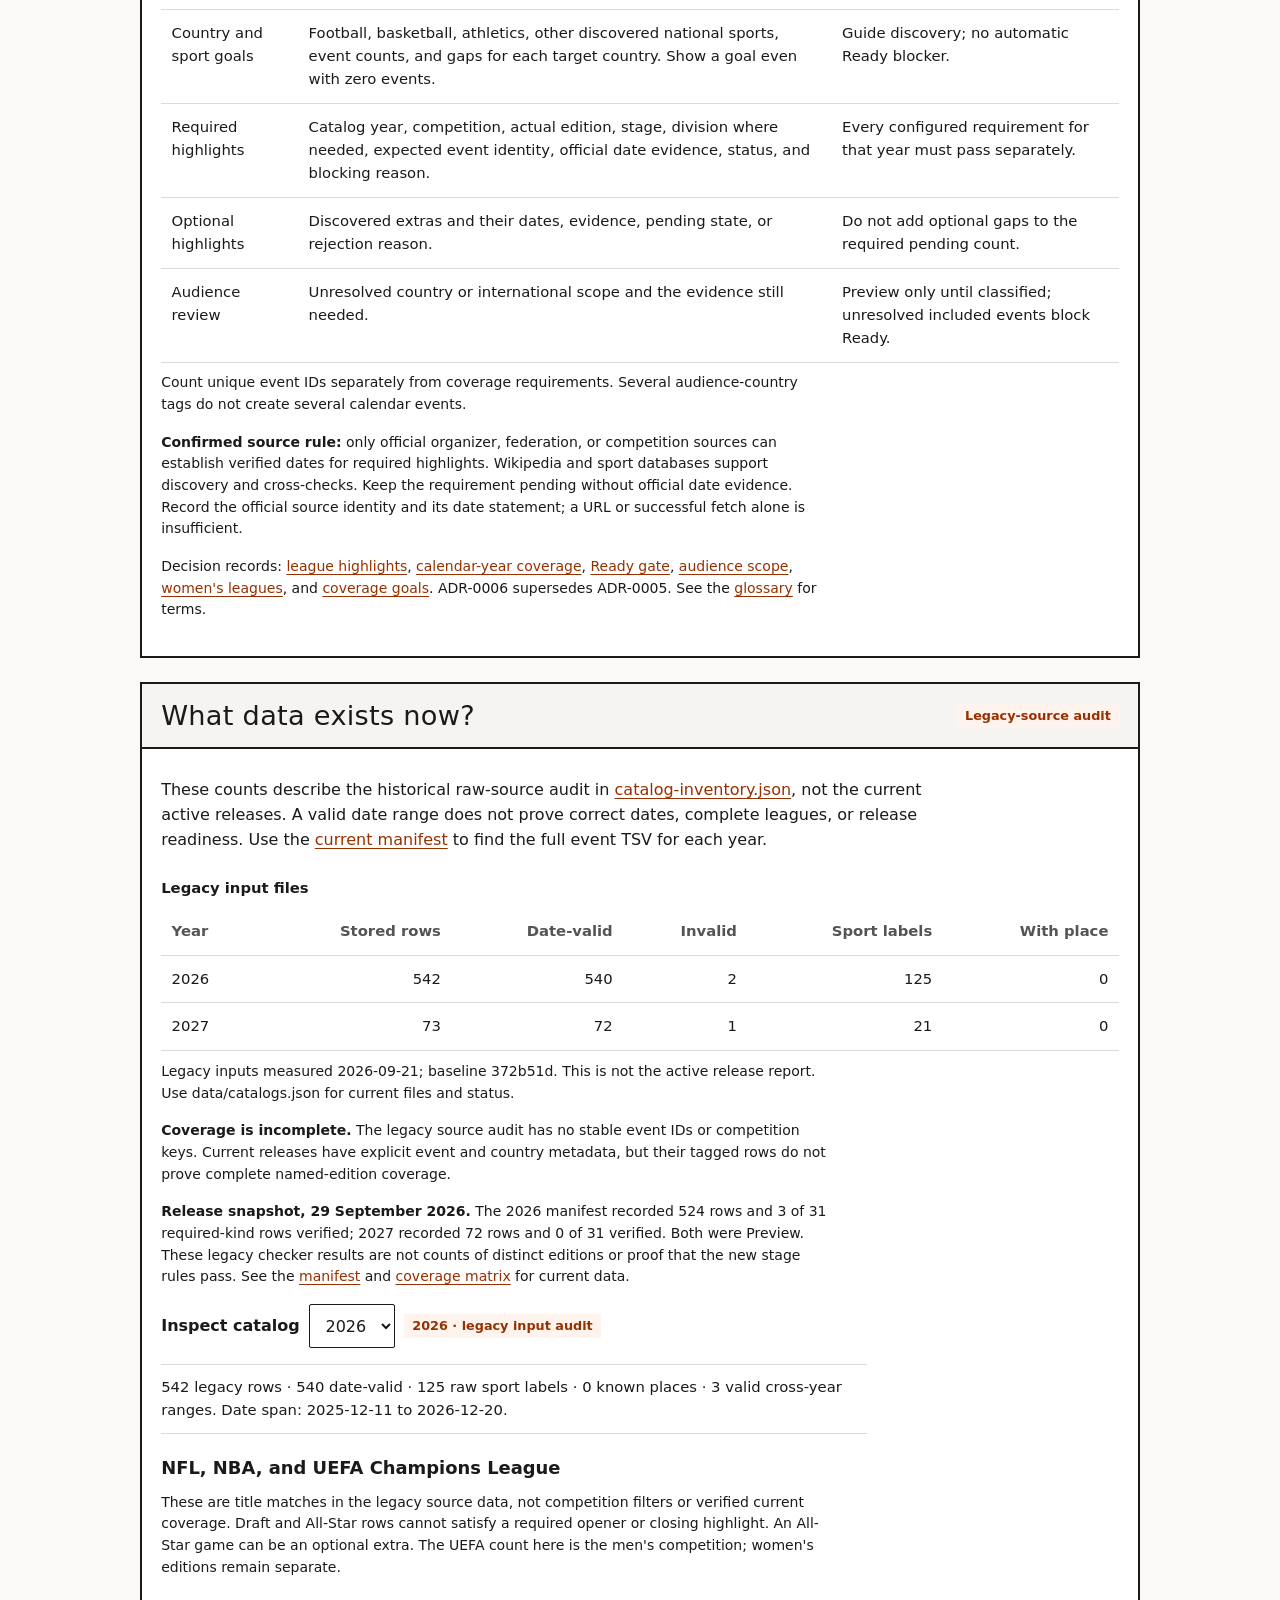
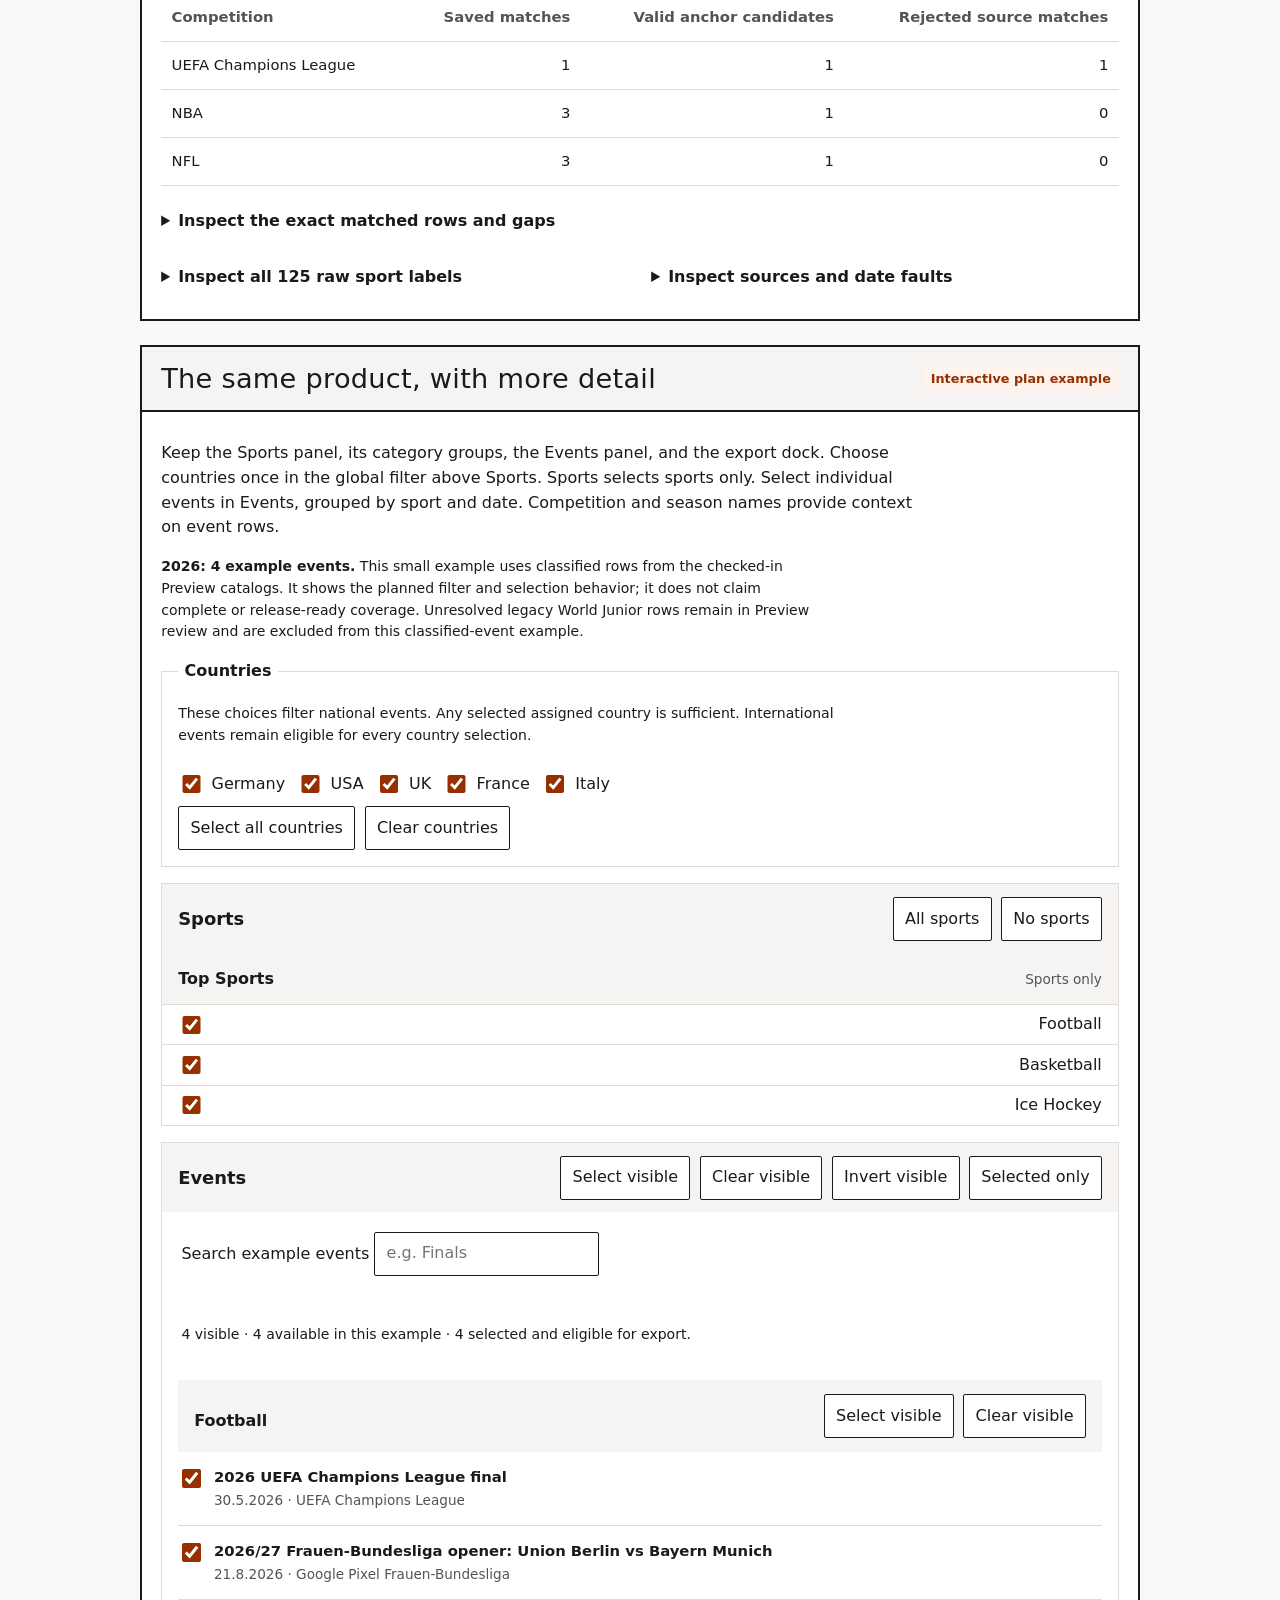
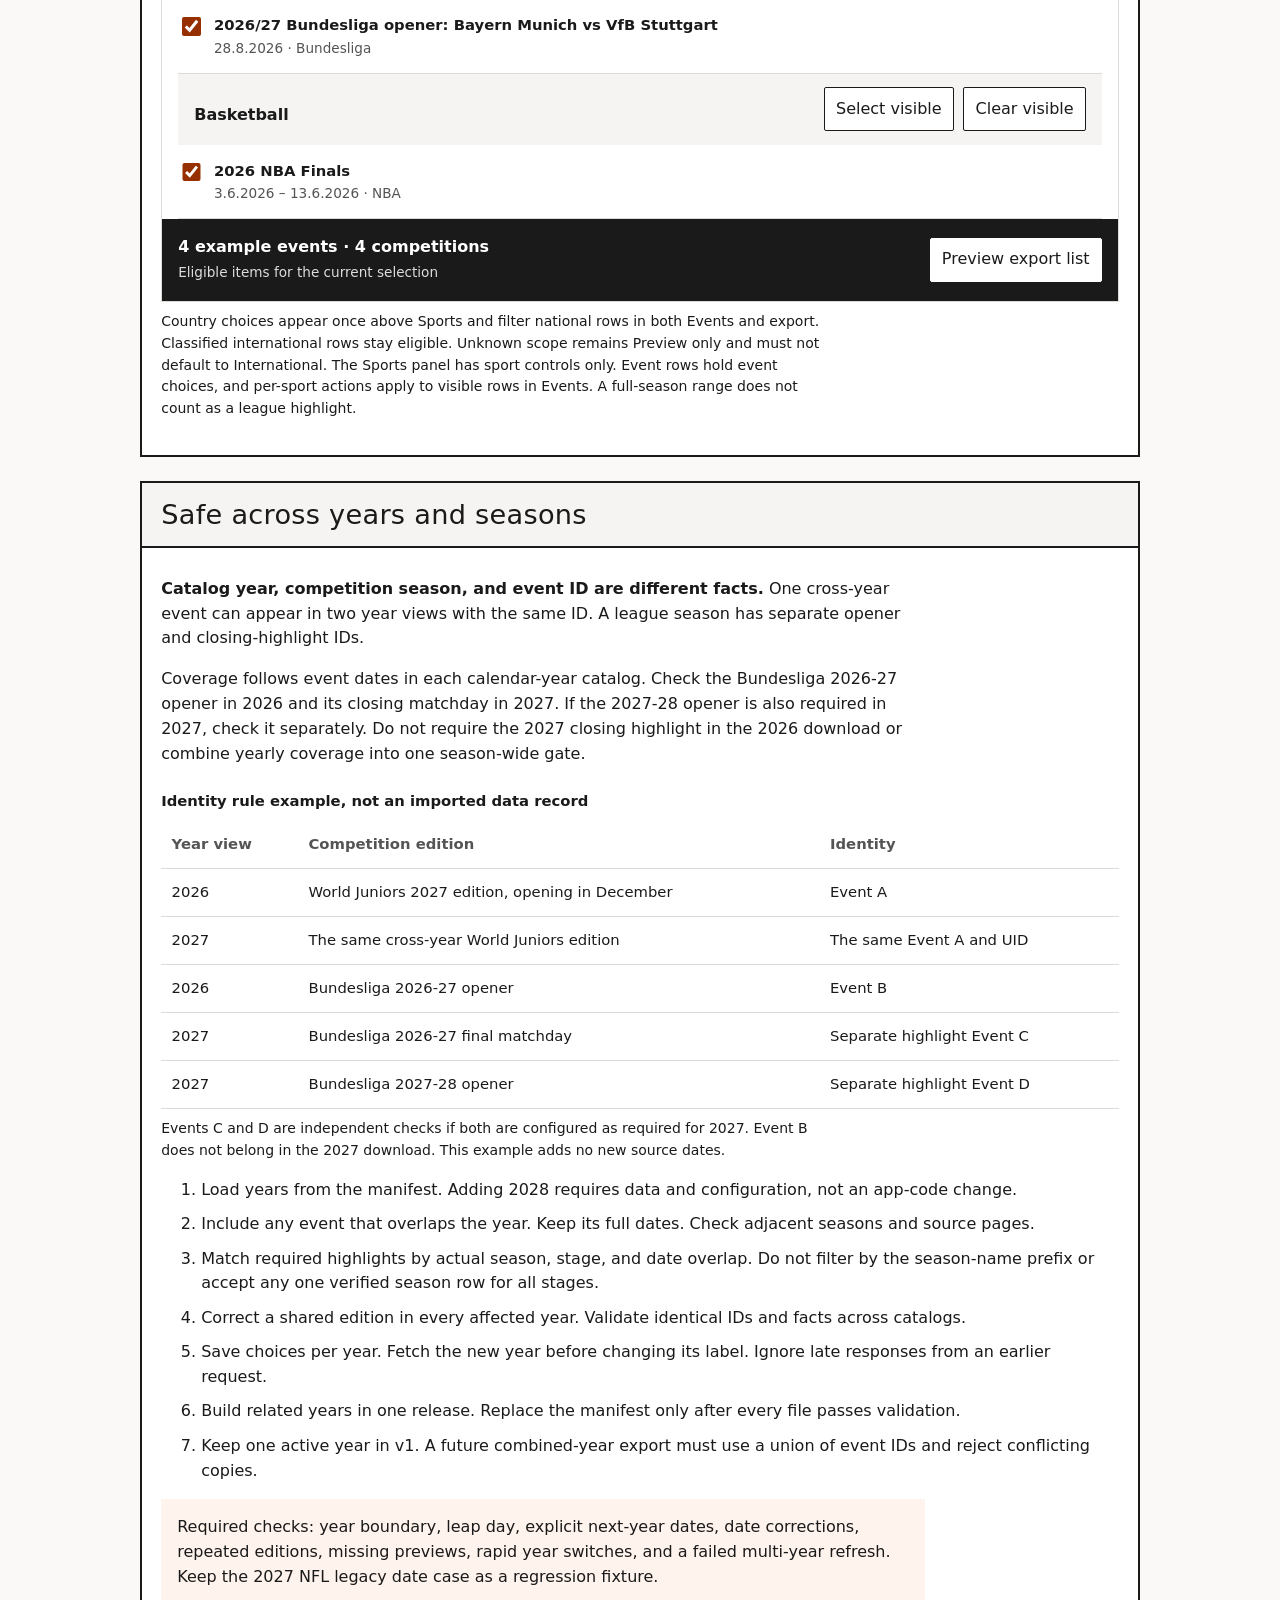
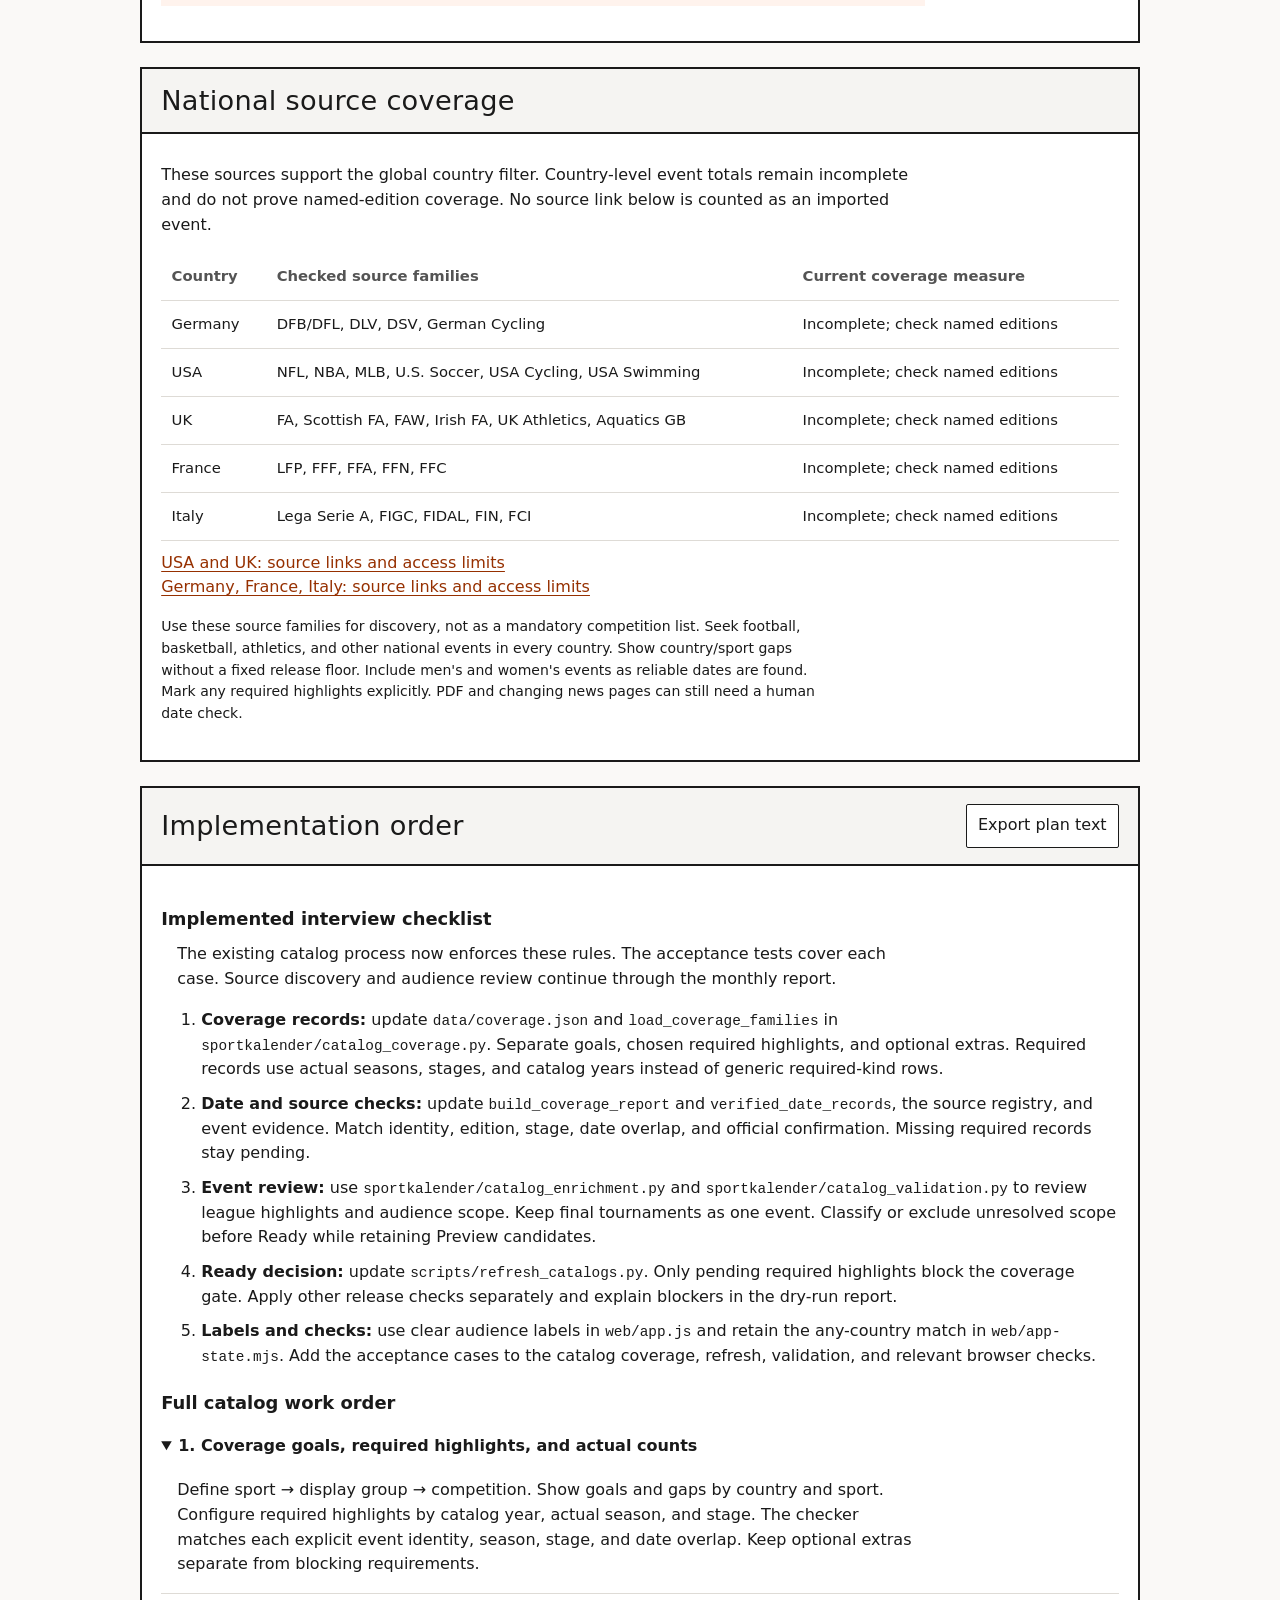
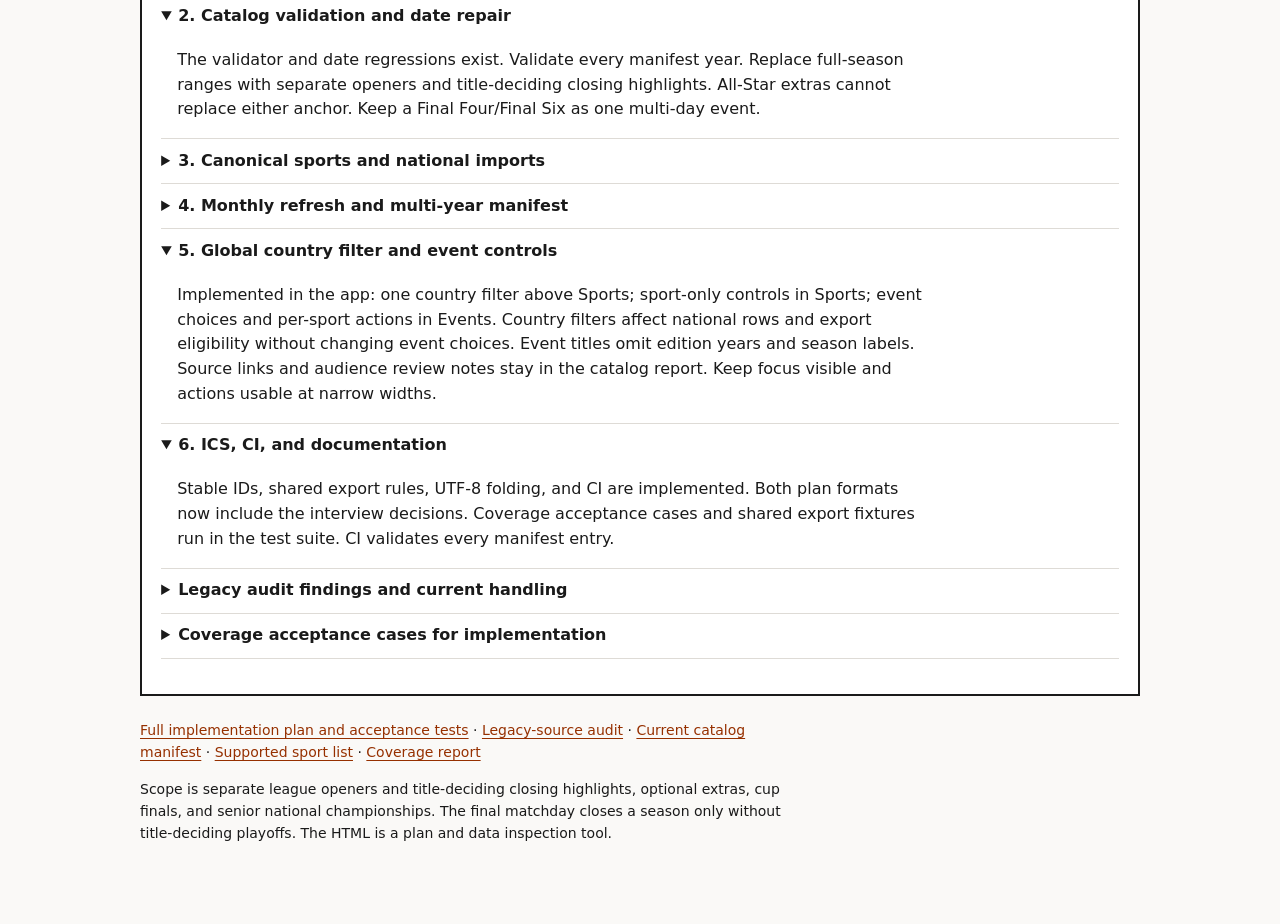
==== commit 56542d62: "web: simplify event titles and keep source notes in reports - Hide edition years, season labels, and" ====
--- a/docs/national-catalog-plan.html
+++ b/docs/national-catalog-plan.html
@@ -87,7 +87,7 @@
 <details open><summary>2. Catalog validation and date repair</summary><p>The validator and date regressions exist. Validate every manifest year. Replace full-season ranges with separate openers and title-deciding closing highlights. All-Star extras cannot replace either anchor. Keep a Final Four/Final Six as one multi-day event.</p></details>
 <details><summary>3. Canonical sports and national imports</summary><p>Use stable sport and competition keys. Read TSV fields by name. Merge edition identities and retain evidence. Add each country's national events. Verify country or international scope; classify or exclude unresolved events before Ready and retain them for Preview review.</p></details>
 <details><summary>4. Monthly refresh and multi-year manifest</summary><p>The local refresh command checks configured sources and saved evidence. Dry runs check the complete release, including preserved year catalogs. Only required pending highlights block the coverage gate; optional extras and goal gaps do not. Required dates need matching official evidence. Reviewed sources need a new review when their saved content changes. The manifest changes last, after all reference checks.</p><pre><code>python scripts/refresh_catalogs.py --years 2026 2027</code></pre><p>The command does not commit, push, or deploy. Publishing the website remains a separate release action.</p></details>
-<details open><summary>5. Global country filter and event controls</summary><p>Implemented in the app: one country filter above Sports; sport-only controls in Sports; event choices and per-sport actions in Events. Country filters affect national rows and export eligibility without changing event choices. Keep focus visible and actions usable at narrow widths.</p></details>
+<details open><summary>5. Global country filter and event controls</summary><p>Implemented in the app: one country filter above Sports; sport-only controls in Sports; event choices and per-sport actions in Events. Country filters affect national rows and export eligibility without changing event choices. Event titles omit edition years and season labels. Source links and audience review notes stay in the catalog report. Keep focus visible and actions usable at narrow widths.</p></details>
 <details open><summary>6. ICS, CI, and documentation</summary><p>Stable IDs, shared export rules, UTF-8 folding, and CI are implemented. Both plan formats now include the interview decisions. Coverage acceptance cases and shared export fixtures run in the test suite. CI validates every manifest entry.</p></details>
 <details><summary>Legacy audit findings and current handling</summary><ul><li>The historical input had rejected German dates and invalid cross-year ranges; validation now blocks invalid publication.</li><li>Sport aliases and the finite 34-sport registry plus Other Sports replace raw label filters.</li><li>The manifest, catalog-scoped selection, shared event IDs, and UTF-8 ICS folding are implemented.</li><li>The recorded releases remain Preview. Full-season league ranges, missing required highlights, and unresolved included audience scope block Ready. Coverage goals do not.</li></ul></details>
 <details><summary>Coverage acceptance cases for implementation</summary><ul><li>A 2026-27 closing highlight in 2027 is checked in 2027 despite its season-name prefix.</li><li>A required closing highlight and the next season's opener in the same year each need a separate verified event.</li><li>A verified All-Star event cannot fill a missing anchor. An absent optional All-Star event does not block Ready.</li><li>Wikipedia or sport-database date evidence alone leaves a required highlight pending. Official confirmation must match its edition, stage, and full dates.</li><li>A Final Four/Final Six is one event with a verified date range; the routine last regular-season matchday does not replace a playoff final.</li><li>A missing country/sport goal is reported without blocking Ready. Women's leagues have no fixed mandatory list.</li><li>Unresolved audience scope remains Preview only. For a national event tagged DE and FR, either selected country is sufficient.</li></ul><p>These cases now pass the implementation checks. The monthly report records the remaining data gaps.</p></details>
